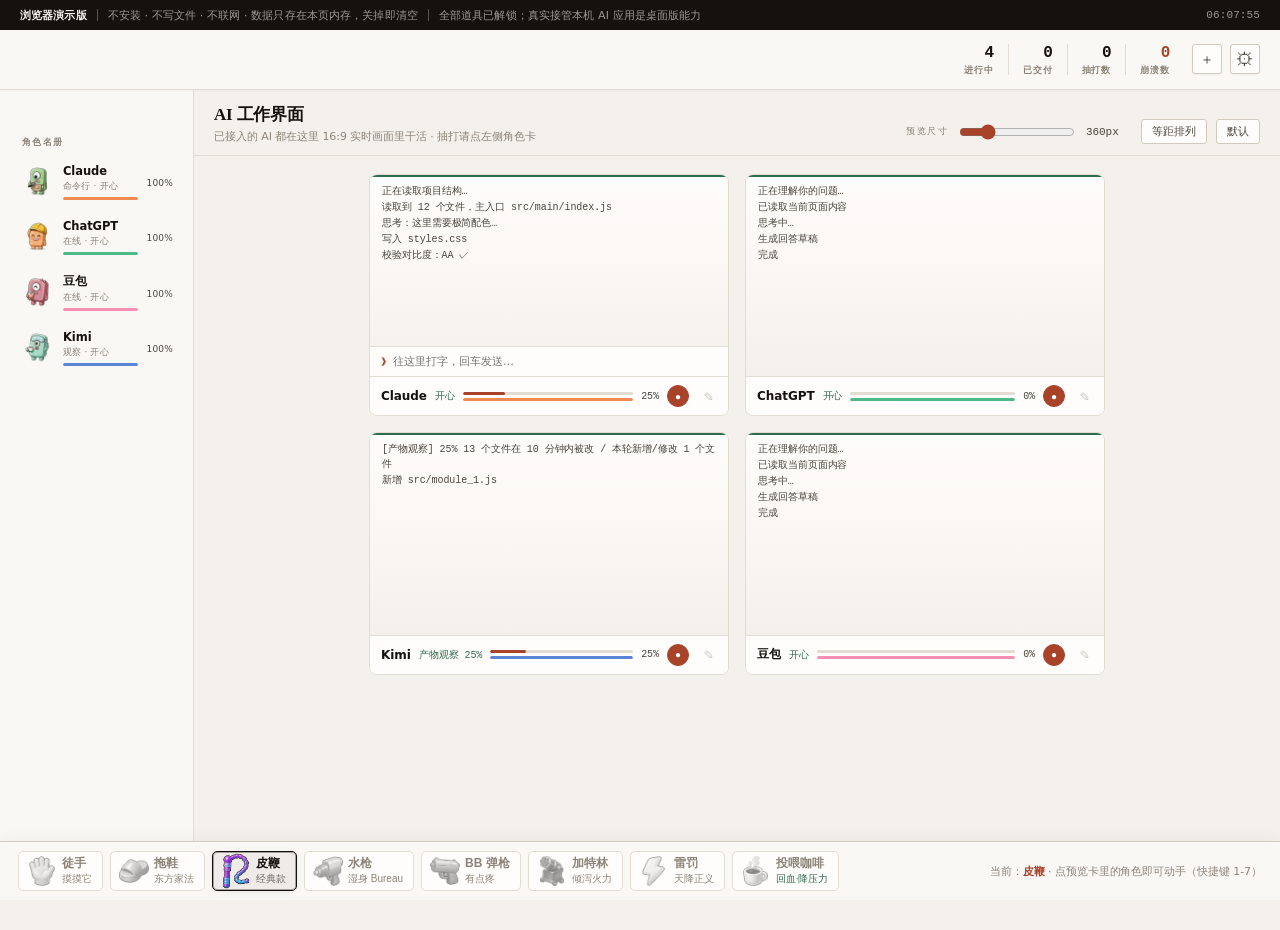
==== h5/index.html @ 25177799 "AI Tamer Studio v1.0.4: open-source browser demo - Real engine (shared with desktop app) running in " ====
<!DOCTYPE html>
<html lang="zh-CN">
<head>
  <meta charset="UTF-8" />
  <meta name="viewport" content="width=device-width,initial-scale=1" />
  <title>AI 驯兽场 · 在线试玩</title>
  <link rel="stylesheet" href="../src/renderer/styles.css" />
  <!-- 演示版从 h5/ 加载，而同一份 app.js 里的静态资源路径按渲染层目录写。
       这里把基址指回 ../src/renderer/，否则道具图标与 logo 会 404。 -->
  <script>window.__ASSET_BASE = '../src/renderer/';</script>
  <style>
    /* 演示版顶栏提示条：明确告诉用户这是浏览器版、不会碰电脑 */
    .h5-bar {
      display: flex; align-items: center; gap: 10px;
      height: 30px; padding: 0 20px; flex-shrink: 0;
      background: var(--ink); color: var(--paper);
      font-size: 11px; letter-spacing: .01em;
    }
    .h5-bar b { font-weight: 600; }
    .h5-bar .sep { width:1px; height:12px; background: currentColor; opacity:.3; }
    .h5-bar .k { opacity: .6; }
    #h5clock { font-family: var(--mono); font-variant-numeric: tabular-nums; }
  </style>
</head>

  <!-- 演示版提示 -->
  <div class="h5-bar">
    <b>浏览器演示版</b>
    <span class="sep"></span>
    <span class="k">不安装 · 不写文件 · 不联网 · 数据只存在本页内存，关掉即清空</span>
    <span class="sep"></span>
    <span class="k">全部道具已解锁；真实接管本机 AI 应用是桌面版能力</span>
    <span style="margin-left:auto" class="k" id="h5clock"></span>
  </div>

  <div id="app">
    <!-- 顶栏：右侧贴右对齐放统计与操作 -->
    <header class="topbar">
      <!-- 全局进度条已移除 -->

      <div class="tb-right">
        <div class="hstats">
          <div class="stat"><b id="s-running">0</b><span>进行中</span></div>
          <div class="stat"><b id="s-done">0</b><span>已交付</span></div>
          <div class="stat"><b id="s-hits">0</b><span>抽打数</span></div>
          <div class="stat crash"><b id="s-crash">0</b><span>崩溃数</span></div>
        </div>

        <div class="tb-acts">
          <button class="icon-btn" id="btn-new" title="新建任务（⌘N）">＋</button>
          <button class="icon-btn" id="btn-setting" title="设置">⚙</button>
        </div>
      </div>
    </header>

    <!-- 主区：左侧角色名册 + 16:9 预览墙（视图筛选已删除，整条左栏都给角色） -->
    <div class="main">
      <nav class="sidebar">
        <div class="nav-title">角色名册</div>
        <div id="miniList"></div>
      </nav>

      <!-- 16:9 预览墙 -->
      <section class="wall-wrap">
        <div class="wall-head">
          <div>
            <h2 id="wallTitle">AI 工作界面</h2>
            <div class="sub" id="wallSub">每个 AI 的实时画面 · 点它可以抽打</div>
          </div>
          <div class="wall-size">
            <label>预览尺寸</label>
            <input type="range" id="sizeRange" min="180" max="720" step="20" value="360" />
            <span class="size-num" id="sizeNum">360px</span>
            <button class="mini-btn" id="btn-fit" title="按容器宽度等距等大排列">等距排列</button>
            <button class="mini-btn" id="btn-fit-off" title="恢复默认尺寸">默认</button>
          </div>
        </div>
        <div class="wall-scroll" id="wallScroll">
          <div class="wall" id="wall"></div>
        </div>
      </section>

      <!-- 右侧「项目控制台 / 任务 / 日志」整栏已删除 -->
    </div>

    <!-- 底部道具选择栏 -->
    <div class="dock">
      <div class="dock-inner">
        <div class="dock-tools" id="toolbar"></div>
        <div class="dock-hint">当前：<b id="curTool">皮鞭</b> · 点预览卡里的角色即可动手（快捷键 1-7）</div>
      </div>
    </div>

    <!-- 状态栏 -->
    <div class="ticker">
      <div class="ticker-in" id="ticker"></div>
    </div>
  </div>

  <canvas id="fx"></canvas>
  <div id="bubbles"></div>
  <div id="modalRoot"></div>

  <script src="../src/shared/characters.js"></script>
  <script src="../src/shared/registry.js"></script>
  <script src="runtime.js"></script>
  <script>
    // 把 engine 需要的依赖预置给 __h5.require
    (function () {
      var h5 = window.__h5;
      h5.define('../shared/characters', function () {
        return window.AI_TAMER_CHARACTERS;
      });
      h5.define('../shared/registry', function () {
        return window.AI_TAMER_REGISTRY;
      });
      // adapters 在 H5 里用不到真实执行，给个空实现即可
      h5.define('./adapters', function () {
        return { startRealJob: function () { return null; } };
      });
      // engine 用惰性取值：脚本加载顺序在下方，取的时候才是完整的
      h5.define('main/engine.js', function () {
        return window.EngineModule;
      });
    })();
  </script>
  <script src="../src/main/engine.js"></script>
  <script src="../src/renderer/js/cursors.generated.js"></script>
  <script src="../src/renderer/js/characters.js"></script>
  <script src="../src/renderer/js/voices.js"></script>
  <script src="../src/renderer/js/sfx.js"></script>
  <script src="../src/renderer/js/effects.js"></script>
  <script src="../src/renderer/js/app.js"></script>

  <script>
    // 右下角时钟，顺便证明页面是活的
    setInterval(function () {
      var d = new Date();
      var p = function (n) { return (n < 10 ? '0' : '') + n; };
      document.getElementById('h5clock').textContent =
        p(d.getHours()) + ':' + p(d.getMinutes()) + ':' + p(d.getSeconds());
    }, 1000);
  </script>
</body>
</html>
---- src/renderer/styles.css ----
/* ============================================================
   AI 驯兽场 · 视觉体系
   设计基调：瑞士编辑设计 / 纸墨质感
   —— 暖纸白底、墨黑字、单一低饱和锈红作强调色
   —— 等宽数字、微型大写标签、1px 精细描边、多层极淡投影
   ============================================================ */

:root {
  /* 纸墨色阶（暖中性，不用纯冷灰） */
  --paper:      #F4F1EC;
  --paper-2:    #FAF8F5;
  --card:       #FFFDFB;
  --ink:        #14110E;
  --ink-2:      #4A443D;
  --ink-3:      #8B8378;
  --ink-4:      #BDB5A8;
  --rule:       #E2DCD2;
  --rule-2:     #D2CABE;

  /* 单一强调色：低饱和锈红 */
  --accent:     #A8432A;
  --accent-2:   #C25A3C;
  --accent-soft:#A8432A14;
  --accent-line:#A8432A33;

  /* 语义色 */
  --hp:         #2E6B4F;
  --hp-low:     #A8432A;
  --warn:       #B07A1E;
  --ok:         #2E6B4F;
  --bad:        #A8432A;
  --live:       #2E6B4F;
  /* 阵亡：血条报废后的中性灰（不属于任何角色的颜色） */
  --dead:       #8B8378;

  --text:       var(--ink);
  --text-2:     var(--ink-2);
  --text-3:     var(--ink-3);
  --line:       var(--rule);
  --line-2:     var(--rule-2);

  /* 字体 */
  --sans: -apple-system, BlinkMacSystemFont, "SF Pro Text", "PingFang SC",
          "Hiragino Sans GB", "Microsoft YaHei", system-ui, sans-serif;
  --mono: "SF Mono", "JetBrains Mono", ui-monospace, Menlo, Consolas, monospace;
  --serif: "SF Pro Display", "Songti SC", Georgia, serif;

  /* 圆角：小而克制 */
  --r-sm: 3px;
  --r:    5px;
  --r-lg: 8px;

  /* 阴影：多层极淡，制造纸张厚度 */
  --sh-1: 0 1px 2px rgba(20, 17, 14, .04);
  --sh-2: 0 1px 2px rgba(20, 17, 14, .04), 0 2px 8px rgba(20, 17, 14, .045);
  --sh-3: 0 2px 4px rgba(20, 17, 14, .05), 0 8px 24px rgba(20, 17, 14, .07);
  --sh-4: 0 4px 8px rgba(20, 17, 14, .06), 0 18px 48px rgba(20, 17, 14, .11);

  --topbar-h: 60px;
  --ticker-h: 30px;
}

/* 夜间：墨底纸字 */
body.theme-night {
  --paper:      #16140F;
  --paper-2:    #1D1A15;
  --card:       #211E18;
  --ink:        #F0EBE2;
  --ink-2:      #B8B0A2;
  --ink-3:      #837B6E;
  --ink-4:      #57503F;
  --rule:       #322D24;
  --rule-2:     #423B2F;
  --accent:     #D96A48;
  --accent-2:   #E8845F;
  --accent-soft:#D96A4818;
  --accent-line:#D96A4840;
  --hp:         #5DA37E;
  --hp-low:     #D96A48;
  --warn:       #D0A050;
  --ok:         #5DA37E;
  --bad:         #D96A48;
  --dead:       #6E6658;
  --sh-1: 0 1px 2px rgba(0, 0, 0, .3);
  --sh-2: 0 1px 2px rgba(0, 0, 0, .3), 0 2px 8px rgba(0, 0, 0, .28);
  --sh-3: 0 2px 4px rgba(0, 0, 0, .34), 0 8px 24px rgba(0, 0, 0, .34);
  --sh-4: 0 4px 8px rgba(0, 0, 0, .38), 0 18px 48px rgba(0, 0, 0, .46);
}

* { box-sizing: border-box; }

html, body {
  margin: 0;
  height: 100%;
  overflow: hidden;
}

body {
  font-family: var(--sans);
  font-size: 13px;
  color: var(--text);
  background: var(--paper);
  -webkit-font-smoothing: antialiased;
  -moz-osx-font-smoothing: grayscale;
  letter-spacing: -.005em;
}

/* 纸纹：极淡的噪点层，避免大面积平色显得廉价 */
body::before {
  content: '';
  position: fixed;
  inset: 0;
  pointer-events: none;
  z-index: 9999;
  opacity: .022;
  background-image: url("data:image/svg+xml;utf8,<svg xmlns='http://www.w3.org/2000/svg' width='140' height='140'><filter id='n'><feTurbulence type='fractalNoise' baseFrequency='.82' numOctaves='4' stitchTiles='stitch'/></filter><rect width='140' height='140' filter='url(%23n)'/></svg>");
}

#app {
  height: 100vh;
  display: flex;
  flex-direction: column;
}

/* ---------------- 顶栏 ---------------- */

.topbar {
  height: var(--topbar-h);
  flex: 0 0 auto;
  display: flex;
  align-items: center;
  gap: 24px;
  padding: 0 20px;
  background: var(--paper-2);
  border-bottom: 1px solid var(--line);
  box-shadow: var(--sh-1);
  z-index: 40;
}

.logo {
  display: flex;
  align-items: center;
  gap: 10px;
  font-family: var(--serif);
  font-size: 15px;
  font-weight: 600;
  letter-spacing: .01em;
  user-select: none;
}

.logo small {
  display: block;
  font-family: var(--sans);
  font-size: 8.5px;
  font-weight: 600;
  letter-spacing: .18em;
  color: var(--text-3);
  margin-top: 2px;
}

/* 标记：一个简洁的方框里一根进度条 */
.logo-mark {
  width: 26px;
  height: 26px;
  border: 1.5px solid var(--ink);
  border-radius: 2px;
  position: relative;
  flex: 0 0 auto;
}
.logo-mark::before {
  content: '';
  position: absolute;
  left: 4px; right: 4px; bottom: 5px;
  height: 2px;
  background: var(--ink);
}
.logo-mark::after {
  content: '';
  position: absolute;
  left: 4px; bottom: 5px;
  width: 9px; height: 2px;
  background: var(--accent);
}

/* 全局总览进度 —— 已按要求移除，这里只保留变量占位以防旧样式误伤 */

/* 顶栏右侧：统计 + 操作，整块贴右对齐 */
.tb-right {
  margin-left: auto;
  display: flex;
  align-items: center;
  gap: 20px;
  flex: 0 0 auto;
}

.hstats {
  display: flex;
  align-items: stretch;
  gap: 0;
  padding-left: 0;
}

.stat {
  padding: 0 14px;
  text-align: right;
  border-right: 1px solid var(--line);
  line-height: 1.15;
}
.stat:last-child { border-right: 0; padding-right: 2px; }

.stat b {
  display: block;
  font-family: var(--mono);
  font-size: 16px;
  font-weight: 600;
  font-variant-numeric: tabular-nums;
  letter-spacing: -.02em;
}
.stat span {
  display: block;
  font-size: 9px;
  font-weight: 600;
  letter-spacing: .1em;
  color: var(--text-3);
  margin-top: 2px;
}
.stat.crash b { color: var(--accent); }

.icon-btn {
  width: 30px; height: 30px;
  flex: 0 0 auto;
  border: 1px solid var(--line-2);
  border-radius: var(--r-sm);
  background: var(--card);
  color: var(--ink-2);
  font-size: 14px;
  line-height: 1;
  cursor: pointer;
  transition: all .16s cubic-bezier(.22, 1, .36, 1);
  box-shadow: var(--sh-1);
}
.icon-btn:hover {
  border-color: var(--ink);
  color: var(--ink);
  transform: translateY(-1px);
  box-shadow: var(--sh-2);
}
.icon-btn:active { transform: translateY(0); box-shadow: none; }

/*
 * 顶栏版本号。
 *
 * 刻意做得比图标按钮弱（无边框、无阴影、字号更小）：
 * 它是「参考信息」不是「可点操作」，视觉权重不应和 ◎ ＋ ⚙ 三个按钮抢。
 * 但必须常驻可见 —— 用户靠它确认同步是否生效。
 */
.tb-ver {
  flex: 0 0 auto;
  padding: 0 2px 0 4px;
  font-size: 11px;
  font-variant-numeric: tabular-nums;
  letter-spacing: .02em;
  color: var(--ink-3, var(--ink-2));
  opacity: .55;
  user-select: none;
  white-space: nowrap;
}
.tb-ver:empty { display: none; }

/* ---------------- 主体三栏 ---------------- */

.main {
  flex: 1 1 auto;
  display: grid;
  grid-template-columns: 218px minmax(0, 1fr) 400px;
  min-height: 0;
}

/* 侧栏（2026-10-17 改版：唯一的导航区）
   顶部 46px 留白避让 hiddenInset 红绿灯；滚动交给角色板自己 */
.sidebar {
  background: var(--paper-2);
  border-right: 1px solid var(--line);
  padding: 46px 12px 12px;
  display: flex;
  flex-direction: column;
  gap: 1px;
  overflow: hidden;
}

.nav-item {
  display: flex;
  align-items: center;
  justify-content: space-between;
  padding: 7px 10px;
  border-radius: var(--r-sm);
  font-size: 12.5px;
  color: var(--ink-2);
  cursor: pointer;
  transition: all .14s;
  user-select: none;
}
.nav-item:hover { background: rgba(20, 17, 14, .04); color: var(--ink); }
body.theme-night .nav-item:hover { background: rgba(240, 235, 226, .05); }
.nav-item.active {
  background: var(--ink);
  color: var(--paper-2);
  font-weight: 600;
}
.nav-item em {
  font-family: var(--mono);
  font-style: normal;
  font-size: 10.5px;
  font-variant-numeric: tabular-nums;
  opacity: .55;
}
.nav-item.active em { opacity: .75; }

.nav-title, .sec-title {
  font-size: 9px;
  font-weight: 700;
  letter-spacing: .16em;
  color: var(--text-3);
  padding: 0 10px;
  margin: 22px 0 8px;
  text-transform: uppercase;
}

#miniList { display: flex; flex-direction: column; gap: 1px; }

.mini {
  display: flex;
  align-items: center;
  gap: 9px;
  padding: 6px 8px;
  border-radius: var(--r-sm);
  cursor: pointer;
  transition: background .14s;
  user-select: none;
}
.mini:hover { background: rgba(20, 17, 14, .04); }
body.theme-night .mini:hover { background: rgba(240, 235, 226, .05); }
.mini.sel { background: var(--accent-soft); box-shadow: inset 2px 0 0 var(--accent); }
.mini.down { opacity: .42; }

.mini svg { flex: 0 0 auto; }

.mini-meta { flex: 1 1 auto; min-width: 0; }

.mini-name {
  font-size: 11.5px;
  font-weight: 500;
  white-space: nowrap;
  overflow: hidden;
  text-overflow: ellipsis;
  margin-bottom: 4px;
}

.mini .bar {
  height: 2px;
  background: var(--rule);
  border-radius: 2px;
  overflow: hidden;
  margin-bottom: 2px;
}
.mini .bar i { display: block; height: 100%; border-radius: 2px; transition: width .4s; }
.mini .bar.hp i { background: var(--hp); }
.mini .bar.hp i.low { background: var(--hp-low); }
.mini .bar.st i { background: var(--warn); }

.mini-state {
  font-size: 9px;
  color: var(--text-3);
  text-align: right;
  flex: 0 0 auto;
  letter-spacing: .02em;
}

/* ---------------- 舞台 ---------------- */

.stage-wrap {
  display: flex;
  flex-direction: column;
  min-width: 0;
  background: var(--paper);
  position: relative;
}

.stage {
  flex: 1 1 auto;
  overflow-y: auto;
  padding: 26px 28px 20px;
  min-height: 0;
}

.stage-head {
  margin-bottom: 20px;
  padding-bottom: 14px;
  border-bottom: 1px solid var(--line);
}

.stage-head h2 {
  font-family: var(--serif);
  font-size: 22px;
  font-weight: 600;
  margin: 0 0 5px;
  letter-spacing: -.015em;
}

.stage-head .sub {
  font-size: 11.5px;
  color: var(--text-3);
  letter-spacing: .005em;
}

.grid {
  display: grid;
  grid-template-columns: repeat(auto-fill, minmax(174px, 1fr));
  gap: 12px;
}

/* ---------------- 角色卡（精简：立绘 + 状态 + 进度 + 血条） ---------------- */

.card {
  position: relative;
  background: var(--card);
  border: 1px solid var(--line);
  border-radius: var(--r-lg);
  padding: 14px 13px 12px;
  cursor: pointer;
  overflow: hidden;
  transition: transform .2s cubic-bezier(.22, 1, .36, 1),
              box-shadow .2s cubic-bezier(.22, 1, .36, 1),
              border-color .2s;
  box-shadow: var(--sh-1);
  user-select: none;
}

/* 顶部状态色条：情绪一眼可见 */
.card::before {
  content: '';
  position: absolute;
  left: 0; top: 0; right: 0;
  height: 2px;
  background: var(--tone, transparent);
  transition: background .3s;
}

.card:hover {
  transform: translateY(-2px);
  box-shadow: var(--sh-3);
  border-color: var(--rule-2);
}

.card.sel {
  border-color: var(--accent);
  box-shadow: var(--sh-2), inset 0 0 0 1px var(--accent-line);
}

.card.is-hit { animation: cardhit .3s cubic-bezier(.36, .07, .19, .97); }
@keyframes cardhit {
  0%   { transform: translate(0, 0); }
  15%  { transform: translate(-4px, 2px) rotate(-.7deg); }
  40%  { transform: translate(4px, -2px) rotate(.5deg); }
  65%  { transform: translate(-2px, 1px); }
  100% { transform: translate(0, 0); }
}

.card-head {
  display: flex;
  align-items: baseline;
  gap: 6px;
  margin-bottom: 4px;
}

.card-name {
  font-size: 13px;
  font-weight: 600;
  letter-spacing: -.01em;
  white-space: nowrap;
  overflow: hidden;
  text-overflow: ellipsis;
}

.card-ver {
  margin-left: auto;
  font-size: 9.5px;
  font-weight: 600;
  letter-spacing: .04em;
  color: var(--tone, var(--text-3));
  white-space: nowrap;
  flex: 0 0 auto;
}

.dot {
  width: 5px; height: 5px;
  border-radius: 50%;
  background: var(--ink-4);
  flex: 0 0 auto;
  align-self: center;
}
.dot.live { background: var(--live); box-shadow: 0 0 0 2.5px rgba(46, 107, 79, .16); }
.dot.down { background: var(--ink-4); opacity: .5; }

.card-figure {
  display: flex;
  justify-content: center;
  align-items: center;
  margin: 2px 0 10px;
  min-height: 104px;
  cursor: inherit;
}
.card-figure svg { overflow: visible; }

/* 状态与进度：紧凑两行 */
.card-state {
  display: flex;
  align-items: baseline;
  justify-content: space-between;
  gap: 8px;
  margin-bottom: 5px;
  min-height: 14px;
}

.card-task {
  font-size: 10.5px;
  color: var(--ink-3);
  white-space: nowrap;
  overflow: hidden;
  text-overflow: ellipsis;
  line-height: 1.35;
}
.card-task.idle { color: var(--ink-4); font-style: italic; }

.card-pct {
  font-family: var(--mono);
  font-size: 10px;
  font-weight: 600;
  font-variant-numeric: tabular-nums;
  color: var(--ink-2);
  flex: 0 0 auto;
}
.card-pct.low { color: var(--hp-low); }

/* 血条行的标签 */
.hp-row { margin-top: 8px; margin-bottom: 5px; min-height: 0; }
.hp-row .card-task {
  font-size: 9px;
  font-weight: 700;
  letter-spacing: .12em;
  color: var(--text-3);
  font-style: normal;
}

/* 进度条 / 血条：统一语言 */
.hpbar {
  height: 3px;
  background: var(--rule);
  border-radius: 2px;
  overflow: hidden;
}
.hpbar i {
  display: block;
  height: 100%;
  border-radius: 2px;
  transition: width .45s cubic-bezier(.22, 1, .36, 1);
}

/* 项目进度：锈红 */
.pbar {
  height: 3px;
  background: var(--rule);
  border-radius: 2px;
  overflow: hidden;
  margin-bottom: 9px;
}
.pbar i {
  display: block;
  height: 100%;
  background: var(--accent);
  border-radius: 2px;
  transition: width .45s cubic-bezier(.22, 1, .36, 1);
  position: relative;
}
/* 进度头部的方块，模拟播放头 */
.pbar i::after {
  content: '';
  position: absolute;
  right: 0; top: -1px;
  width: 2px; height: 5px;
  background: var(--accent);
}

/* 血条 */
.hpbar.hp { margin-top: auto; }
.hpbar.hp i { background: var(--hp); }
.hpbar.hp i.low { background: var(--hp-low); }

/* 卡片底部：hover 浮现的连接按钮 */
.card-connect {
  position: absolute;
  right: 10px;
  bottom: 10px;
  width: 24px; height: 24px;
  border: 1px solid var(--rule-2);
  border-radius: 50%;
  background: var(--card);
  color: var(--text-3);
  font-size: 10px;
  line-height: 1;
  cursor: pointer;
  opacity: 0;
  transform: scale(.85) translateY(3px);
  transition: all .18s cubic-bezier(.22, 1, .36, 1);
  display: grid;
  place-items: center;
  box-shadow: var(--sh-2);
  z-index: 3;
}
.card:hover .card-connect { opacity: 1; transform: scale(1) translateY(0); }
.card-connect:hover {
  border-color: var(--accent);
  color: var(--accent);
  box-shadow: var(--sh-3);
}
.card-connect.linked {
  opacity: 1;
  transform: scale(1) translateY(0);
  background: var(--live);
  border-color: var(--live);
  color: #fff;
}
.card-connect:disabled { display: none; }

/* 悬停时显示武器名 */
.card-hint {
  position: absolute;
  left: 13px; bottom: 12px;
  font-size: 9px;
  font-weight: 600;
  letter-spacing: .1em;
  color: var(--text-3);
  opacity: 0;
  transition: opacity .18s;
  pointer-events: none;
}
.card:hover .card-hint { opacity: 1; }
.card:hover .card-hint { color: var(--accent); }

/* ---------------- 工具带 ---------------- */

.toolbar {
  flex: 0 0 auto;
  display: flex;
  align-items: center;
  gap: 4px;
  padding: 10px 20px;
  background: var(--paper-2);
  border-top: 1px solid var(--line);
  overflow-x: auto;
}

.tool {
  display: flex;
  align-items: center;
  gap: 8px;
  padding: 6px 11px 6px 8px;
  border: 1px solid transparent;
  border-radius: var(--r);
  background: transparent;
  cursor: pointer;
  transition: all .16s cubic-bezier(.22, 1, .36, 1);
  flex: 0 0 auto;
  text-align: left;
}
.tool:hover { background: rgba(20, 17, 14, .04); }
body.theme-night .tool:hover { background: rgba(240, 235, 226, .05); }

.tool.active {
  background: var(--ink);
  border-color: var(--ink);
  box-shadow: var(--sh-2);
}
.tool.active .lbl { color: var(--paper-2); }
.tool.active .dmg { color: var(--paper-2); opacity: .55; }
.tool.active .ico { transform: scale(1.06); }

.tool .ico {
  font-size: 15px;
  line-height: 1;
  transition: transform .2s cubic-bezier(.34, 1.56, .64, 1);
  filter: grayscale(1);
  opacity: .5;
}
.tool:hover .ico { filter: none; opacity: .85; }

.tool .lbl {
  display: block;
  font-size: 11.5px;
  font-weight: 600;
  color: var(--ink);
  line-height: 1.25;
  white-space: nowrap;
}
.tool .dmg {
  display: block;
  font-size: 9px;
  color: var(--text-3);
  line-height: 1.25;
  white-space: nowrap;
  /* 2026-10-13 三调：模板 <br> 夹在两个 block 间会生成 ~13px 空行盒（此前
     「怎么调都没变」的真凶），已从模板移除；此处 3px margin ≈ 设计稿比例。 */
  margin-top: 3px;
}
.tool.heal .lbl { color: var(--hp); }
.tool.active.heal .lbl { color: var(--paper-2); }

.tool-sep {
  width: 1px;
  height: 26px;
  background: var(--line);
  margin: 0 8px;
  flex: 0 0 auto;
}

.tool-hint {
  font-size: 10.5px;
  color: var(--text-3);
  white-space: nowrap;
  flex: 0 0 auto;
  margin-left: auto;
}
.tool-hint b { color: var(--accent); font-weight: 600; }

/* ---------------- 检视面板 ---------------- */

.inspector {
  background: var(--paper-2);
  border-left: 1px solid var(--line);
  display: flex;
  flex-direction: column;
  min-height: 0;
}

.ins-head {
  flex: 0 0 auto;
  padding: 16px 18px 0;
  border-bottom: 1px solid var(--line);
}

.ins-head h3 {
  font-family: var(--serif);
  font-size: 15px;
  font-weight: 600;
  margin: 0 0 3px;
  letter-spacing: -.01em;
}
.ins-head p {
  margin: 0 0 12px;
  font-size: 11px;
  color: var(--text-3);
}

.ins-tabs {
  display: flex;
  gap: 0;
  margin: 0 -18px;
  padding: 0 18px;
}

.tab {
  padding: 8px 0 9px;
  margin-right: 18px;
  font-size: 11.5px;
  font-weight: 500;
  color: var(--text-3);
  background: none;
  border: 0;
  border-bottom: 1.5px solid transparent;
  cursor: pointer;
  transition: all .16s;
  position: relative;
}
.tab:hover { color: var(--ink); }
.tab.active {
  color: var(--ink);
  font-weight: 600;
  border-bottom-color: var(--accent);
}

.ins-body {
  flex: 1 1 auto;
  overflow-y: auto;
  padding: 16px 18px 24px;
  min-height: 0;
}

/* 空状态 */
.empty-note {
  padding: 48px 20px;
  text-align: center;
  font-size: 12px;
  line-height: 1.85;
  color: var(--text-3);
}
.empty {
  padding: 40px 16px;
  text-align: center;
  font-size: 12px;
  color: var(--text-3);
  line-height: 1.8;
}

/* ---------------- 实时终端（沟通主场） ---------------- */

.term {
  display: flex;
  flex-direction: column;
  height: 100%;
  min-height: 0;
  background: var(--card);
  border: 1px solid var(--line);
  border-radius: var(--r-lg);
  overflow: hidden;
  box-shadow: var(--sh-2);
}

.ins-body:has(.term) { display: flex; flex-direction: column; padding-bottom: 18px; }

.term-head {
  flex: 0 0 auto;
  display: flex;
  align-items: center;
  gap: 8px;
  padding: 10px 12px;
  background: var(--paper);
  border-bottom: 1px solid var(--line);
}

.term-title {
  font-size: 11.5px;
  font-weight: 600;
  color: var(--ink);
  flex: 1 1 auto;
  white-space: nowrap;
  overflow: hidden;
  text-overflow: ellipsis;
}

.term-body {
  flex: 1 1 auto;
  overflow-y: auto;
  padding: 12px 13px;
  font-family: var(--mono);
  font-size: 11.5px;
  line-height: 1.72;
  color: var(--ink-2);
  background: var(--card);
  min-height: 180px;
  word-break: break-word;
  white-space: pre-wrap;
}

.term-body > div { padding: 1px 0; }
.term-body .l-warn   { color: var(--warn); }
.term-body .l-error  { color: var(--bad); font-weight: 500; }
.term-body .l-ok     { color: var(--ok); }
.term-body .l-empty  { color: var(--text-3); font-style: italic; font-family: var(--sans); }

/* 输入区：视觉主角，加重 */
.term-input {
  flex: 0 0 auto;
  display: flex;
  align-items: center;
  gap: 8px;
  padding: 9px 12px;
  border-top: 1px solid var(--line);
  background: var(--paper);
}

.term-input .pfx {
  font-family: var(--mono);
  font-size: 12px;
  font-weight: 700;
  color: var(--accent);
  flex: 0 0 auto;
}

.term-input input {
  flex: 1 1 auto;
  min-width: 0;
  border: 0;
  background: transparent;
  font-family: var(--sans);
  font-size: 12.5px;
  color: var(--text);
  outline: none;
  padding: 2px 0;
}
.term-input input::placeholder { color: var(--text-3); }

/* 输入区聚焦时整条高亮 */
.term-input:focus-within {
  background: var(--accent-soft);
  box-shadow: inset 2px 0 0 var(--accent);
}

/* 多会话切换条 */
.term-tabs {
  flex: 0 0 auto;
  display: flex;
  gap: 4px;
  padding: 8px 12px 0;
  overflow-x: auto;
  background: var(--card);
  border-bottom: 1px solid var(--line);
}
.term-tabs:empty { display: none; }

.term-tab {
  display: flex;
  align-items: center;
  gap: 5px;
  padding: 5px 9px;
  font-size: 10.5px;
  font-weight: 500;
  color: var(--text-3);
  background: var(--paper);
  border: 1px solid var(--line);
  border-bottom: 0;
  border-radius: var(--r-sm) var(--r-sm) 0 0;
  cursor: pointer;
  white-space: nowrap;
  transition: all .14s;
  position: relative;
  top: 1px;
}
.term-tab:hover { color: var(--ink); }
.term-tab.active {
  background: var(--paper);
  color: var(--ink);
  font-weight: 600;
  border-color: var(--line-2);
}

/* ---------------- 任务卡 ---------------- */

.task-card {
  background: var(--card);
  border: 1px solid var(--line);
  border-radius: var(--r-lg);
  padding: 12px 13px;
  margin-bottom: 9px;
  box-shadow: var(--sh-1);
  transition: all .18s;
}
.task-card:hover { box-shadow: var(--sh-2); border-color: var(--rule-2); }
.task-card.done { opacity: .6; }

.task-top { display: flex; align-items: flex-start; gap: 9px; margin-bottom: 9px; }

.task-top .ttl {
  font-size: 12.5px;
  font-weight: 600;
  line-height: 1.4;
  margin-bottom: 3px;
}

.task-top .who {
  font-size: 10.5px;
  color: var(--text-3);
  display: flex;
  align-items: center;
  gap: 5px;
}
.task-top .who svg { vertical-align: middle; }

.chip {
  flex: 0 0 auto;
  font-size: 9.5px;
  font-weight: 600;
  letter-spacing: .04em;
  padding: 2.5px 7px;
  border-radius: 20px;
  background: var(--rule);
  color: var(--text-2);
  white-space: nowrap;
}
.chip.run  { background: var(--accent-soft); color: var(--accent); }
.chip.done { background: rgba(46,107,79,.12); color: var(--ok); }
.chip.bad  { background: rgba(168,67,42,.12); color: var(--bad); }

.task-row {
  display: flex;
  align-items: center;
  gap: 8px;
  font-size: 10.5px;
  color: var(--text-3);
  margin-top: 6px;
}
.task-row .grow { flex: 1 1 auto; }

.task-acts {
  display: flex;
  flex-wrap: wrap;
  gap: 4px;
  margin-top: 10px;
  padding-top: 9px;
  border-top: 1px solid var(--line);
}

.act {
  padding: 4px 9px;
  font-size: 10.5px;
  font-weight: 500;
  color: var(--text-2);
  background: transparent;
  border: 1px solid var(--line-2);
  border-radius: var(--r-sm);
  cursor: pointer;
  transition: all .14s;
}
.act:hover { border-color: var(--ink); color: var(--ink); background: var(--card); }
.act.gold { color: var(--warn); border-color: rgba(176,122,30,.32); }
.act.gold:hover { background: rgba(176,122,30,.08); border-color: var(--warn); }
.act.danger { color: var(--bad); border-color: rgba(168,67,42,.3); }
.act.danger:hover { background: rgba(168,67,42,.08); border-color: var(--bad); }

.btn {
  padding: 6px 13px;
  font-size: 11.5px;
  font-weight: 500;
  color: var(--text-2);
  background: var(--card);
  border: 1px solid var(--line-2);
  border-radius: var(--r-sm);
  cursor: pointer;
  transition: all .16s cubic-bezier(.22, 1, .36, 1);
  box-shadow: var(--sh-1);
}
.btn:hover { border-color: var(--ink); color: var(--ink); box-shadow: var(--sh-2); }
.btn.primary {
  background: var(--ink);
  border-color: var(--ink);
  color: var(--paper-2);
}
.btn.primary:hover { background: var(--accent); border-color: var(--accent); color: #fff; }
.btn:disabled { opacity: .4; cursor: not-allowed; }
/* 危险操作按钮（删除自定义网址等）：默认仍是灰的，悬停才显红 —— 不抢「接入」的视觉焦点 */
.btn.danger { color: var(--text-2); }
.btn.danger:hover { color: var(--bad); border-color: var(--bad); background: rgba(168,67,42,.06); box-shadow: none; }

.field { margin-bottom: 14px; }
.field > label {
  display: block;
  font-size: 9.5px;
  font-weight: 700;
  letter-spacing: .13em;
  color: var(--text-3);
  margin-bottom: 6px;
  text-transform: uppercase;
}

input[type="text"], input[type="password"], textarea, select {
  width: 100%;
  padding: 8px 11px;
  font-family: var(--sans);
  font-size: 12.5px;
  color: var(--text);
  background: var(--card);
  border: 1px solid var(--line-2);
  border-radius: var(--r-sm);
  outline: none;
  transition: border-color .16s, box-shadow .16s;
}
input:focus, textarea:focus, select:focus {
  border-color: var(--accent);
  box-shadow: 0 0 0 3px var(--accent-soft);
}
textarea { resize: vertical; min-height: 76px; line-height: 1.6; }

.hint {
  font-size: 10.5px;
  line-height: 1.7;
  color: var(--text-3);
  margin-top: 6px;
}
.hint code {
  font-family: var(--mono);
  font-size: 10px;
  padding: 1px 4px;
  background: var(--rule);
  border-radius: 2px;
  color: var(--ink-2);
}

/* ---------------- 连接面板 ---------------- */

.conn-group {
  margin-bottom: 14px;
  border: 1px solid var(--line);
  border-radius: var(--r-lg);
  background: var(--card);
  overflow: hidden;
  box-shadow: var(--sh-1);
}

.conn-row {
  display: flex;
  align-items: center;
  gap: 9px;
  padding: 9px 11px;
  border-bottom: 1px solid var(--line);
}
.conn-row:last-child { border-bottom: 0; }
.conn-row.off { opacity: .55; }

.tag {
  flex: 0 0 auto;
  width: 34px;
  font-family: var(--mono);
  font-size: 9px;
  font-weight: 700;
  letter-spacing: .06em;
  text-align: center;
  padding: 2.5px 0;
  border-radius: 2px;
  background: var(--rule);
  color: var(--ink-2);
}
.tag.cli  { background: rgba(20,17,14,.08); color: var(--ink); }
.tag.app  { background: var(--accent-soft); color: var(--accent); }
.tag.url  { background: rgba(46,107,79,.12); color: var(--ok); }

.conn-info { flex: 1 1 auto; min-width: 0; }
.conn-name { font-size: 11.5px; font-weight: 500; }
.conn-sub {
  font-size: 10px;
  color: var(--text-3);
  font-family: var(--mono);
  white-space: nowrap;
  overflow: hidden;
  text-overflow: ellipsis;
}

/* ---------------- 日志 ---------------- */

.logline {
  display: flex;
  gap: 10px;
  padding: 2.5px 0;
  font-family: var(--mono);
  font-size: 10.5px;
  line-height: 1.6;
  border-bottom: 1px solid rgba(226, 220, 210, .5);
}
.logline .ts { flex: 0 0 auto; color: var(--text-3); font-variant-numeric: tabular-nums; }
.logline .m  { flex: 1 1 auto; color: var(--ink-2); word-break: break-word; }
.logline.warn .m  { color: var(--warn); }
.logline.error .m { color: var(--bad); }
.logline.success .m { color: var(--ok); }

/* ---------------- 气泡台词 ---------------- */

#bubbles {
  position: fixed;
  inset: 0;
  pointer-events: none;
  z-index: 500;
}

.bubble {
  position: absolute;
  max-width: 250px;
  padding: 11px 14px;
  background: var(--card);
  border: 1px solid var(--rule-2);
  border-radius: var(--r-lg);
  box-shadow: var(--sh-4);
  font-size: 12px;
  line-height: 1.65;
  opacity: 0;
  transform: translateY(6px) scale(.96);
  transition: all .26s cubic-bezier(.22, 1, .36, 1);
}
.bubble.show {
  opacity: 1;
  transform: translateY(0) scale(1);
}
.bubble .who {
  font-size: 9.5px;
  font-weight: 700;
  letter-spacing: .1em;
  color: var(--accent);
  margin-bottom: 5px;
}
/* 气泡尖角 */
.bubble::after {
  content: '';
  position: absolute;
  left: 50%;
  bottom: -5px;
  width: 9px; height: 9px;
  background: var(--card);
  border-right: 1px solid var(--rule-2);
  border-bottom: 1px solid var(--rule-2);
  transform: translateX(-50%) rotate(45deg);
}
.bubble.strike { border-color: var(--accent); }
.bubble.heal   { border-color: rgba(46,107,79,.4); }
.bubble.heal .who { color: var(--ok); }

/* ---------------- 特效层 ---------------- */

#fx {
  position: fixed;
  inset: 0;
  pointer-events: none;
  z-index: 400;
}

/* 光标残影（武器图标跟随） */
.cursor-ghost {
  position: fixed;
  z-index: 600;
  pointer-events: none;
  font-size: 17px;
  line-height: 1;
  transform: translate(-50%, -50%) rotate(-12deg);
  filter: drop-shadow(0 2px 5px rgba(20, 17, 14, .3));
  opacity: .9;
  will-change: transform;
}

/* 抽打时的准星提示 */
.stage-wrap.hot .card-figure svg { animation: breathe 1.6s ease-in-out infinite; }
@keyframes breathe {
  0%, 100% { transform: translateY(0); }
  50%      { transform: translateY(-2.5px); }
}

/* ---------------- 状态栏跑马灯 ---------------- */

.ticker {
  flex: 0 0 auto;
  height: var(--ticker-h);
  background: var(--ink);
  color: var(--paper);
  overflow: hidden;
  display: flex;
  align-items: center;
  z-index: 30;
}

.ticker-in {
  display: flex;
  gap: 34px;
  white-space: nowrap;
  animation: tick 46s linear infinite;
  padding-left: 12px;
}

@keyframes tick {
  from { transform: translateX(0); }
  to   { transform: translateX(-50%); }
}

.ticker-item {
  font-size: 10.5px;
  letter-spacing: .01em;
  opacity: .78;
  font-family: var(--mono);
}
.ticker-item::before { content: '· '; opacity: .5; }
.ticker-item.warn { color: #E8B04B; opacity: 1; }
.ticker-item.crash { color: #E8795A; opacity: 1; }

/* ---------------- 弹窗 ---------------- */

.mask {
  position: fixed;
  inset: 0;
  background: rgba(20, 17, 14, .34);
  backdrop-filter: blur(6px);
  display: grid;
  place-items: center;
  z-index: 800;
  padding: 40px;
  animation: fade .2s;
}
@keyframes fade { from { opacity: 0; } }

.modal {
  width: 560px;
  max-width: 100%;
  max-height: 86vh;
  overflow-y: auto;
  background: var(--card);
  border: 1px solid var(--rule-2);
  border-radius: 12px;
  padding: 26px 28px;
  box-shadow: var(--sh-4);
  animation: rise .3s cubic-bezier(.22, 1, .36, 1);
}
@keyframes rise {
  from { transform: translateY(14px) scale(.985); opacity: 0; }
}

.modal h3 {
  font-family: var(--serif);
  font-size: 19px;
  font-weight: 600;
  margin: 0 0 6px;
  letter-spacing: -.015em;
}
.modal .desc {
  margin: 0 0 20px;
  font-size: 12px;
  color: var(--text-3);
  line-height: 1.7;
}
.modal h4 {
  font-size: 9.5px;
  font-weight: 700;
  letter-spacing: .13em;
  color: var(--text-3);
  margin: 0 0 10px;
  text-transform: uppercase;
}
.modal-foot {
  display: flex;
  justify-content: flex-end;
  gap: 8px;
  margin-top: 22px;
  padding-top: 16px;
  border-top: 1px solid var(--line);
}

/* ==================================================================
   设置面板字号（2026-10-24）
   用户反馈：「设置界面的文字太小」。
   原来 h4 只有 9.5px、hint 10.5px、lb 11.5px、act 10.5px，
   在 2x / 高分辨率屏上一整块糊成灰色小点，读起来很费劲。
   统一上调一档：h3 19→22、desc 12→13.5、h4 9.5→11.5、
   lb 11.5→13.5、hint 10.5→12.5、act 10.5→12、opt 11.5→13。
   开关跟着从 34×19 放大到 40×22 —— 不然小滑块衬着大字更显局促。
   面板宽 560→600 容纳更长的中文标签，高度仍由 max-height + 滚动兜住。
   ================================================================== */
.modal {
  width: 600px;
  padding: 26px 30px;
}
.modal h3 { font-size: 22px; }
.modal .desc { font-size: 13.5px; margin-bottom: 18px; }
.modal h4 { font-size: 11.5px; letter-spacing: .12em; margin-bottom: 12px; }
.modal .hint { font-size: 12.5px; line-height: 1.75; }
.modal .hint code { font-size: 11.5px; }
.modal .act { font-size: 12px; padding: 6px 12px; }
.modal .opt { font-size: 13px; padding: 7px 13px; }
.modal .btn { font-size: 12.5px; padding: 7px 15px; }
.modal .ver-num { font-size: 13px; }
.modal input[type="text"],
.modal input[type="number"] { font-size: 13px; }
/* 开关：轨道 40×22、滑块 16，on 时滑块左移到 20（= 40-2-16-2 边框） */
.modal .switch { width: 40px; height: 22px; }
.modal .switch::after { width: 16px; height: 16px; }
.modal .switch.on::after { left: 20px; }
/* ⚠ 必须带 .modal 前缀提高特异性：文件后面还有一套 .set-row / .set-row .lb
   的基础规则（1420 行附近），同特异性下是「后来居上」，不加前缀会被它盖回去 */
.modal .set-row { padding: 10px 0; }
.modal .set-row .lb { flex: 0 0 92px; font-size: 13.5px; }

/* ---------------- 认证中心 ---------------- */
.auth-list {
  display: flex;
  flex-direction: column;
  gap: 10px;
  margin-bottom: 4px;
}
.auth-loading {
  font-size: 12px;
  color: var(--text-3);
  padding: 14px 0;
}
.auth-row {
  display: flex;
  gap: 11px;
  padding: 13px 14px;
  border: 1px solid var(--line-2);
  border-radius: var(--r-md);
  background: var(--paper-2);
}
/* 未授权 = 需要用户动手，用暖色把它顶到视觉最前 */
.auth-row.bad {
  border-color: rgba(176, 122, 30, .45);
  background: rgba(240, 180, 90, .10);
}
.auth-row.ok { border-color: rgba(46, 107, 79, .30); }
.auth-dot {
  flex: 0 0 9px;
  width: 9px;
  height: 9px;
  margin-top: 5px;
  border-radius: 50%;
  background: var(--bad, #B07A1E);
}
.auth-row.ok .auth-dot { background: #2E6B4F; }
.auth-body { flex: 1 1 auto; min-width: 0; }
.auth-title {
  font-size: 12.5px;
  font-weight: 600;
  color: var(--ink);
  display: flex;
  align-items: center;
  gap: 8px;
  flex-wrap: wrap;
}
.auth-state {
  font-size: 10px;
  font-weight: 600;
  padding: 1px 7px;
  border-radius: 999px;
  background: rgba(176, 122, 30, .16);
  color: #97671A;
}
.auth-row.ok .auth-state { background: rgba(46, 107, 79, .14); color: #2E6B4F; }
.auth-detail {
  font-size: 11.5px;
  line-height: 1.65;
  color: var(--text-3);
  margin-top: 5px;
}
.auth-acts {
  display: flex;
  gap: 8px;
  flex-wrap: wrap;
  margin-top: 10px;
}
.auth-note {
  margin: 16px 0 0;
  font-size: 10.5px;
  line-height: 1.7;
  color: var(--text-3);
  padding-top: 12px;
  border-top: 1px solid var(--line);
}

.set-block { margin-bottom: 22px; }
.set-row {
  display: flex;
  align-items: center;
  gap: 12px;
  padding: 8px 0;
  border-bottom: 1px solid var(--line);
}
.set-row:last-child { border-bottom: 0; }
.set-row .lb {
  flex: 0 0 76px;
  font-size: 11.5px;
  font-weight: 500;
  color: var(--text-2);
}

.row2 { display: grid; grid-template-columns: 1fr 1fr; gap: 14px; }
.row3 { display: flex; flex-wrap: wrap; gap: 5px; }

.opt {
  padding: 6px 11px;
  font-size: 11.5px;
  border: 1px solid var(--line-2);
  border-radius: var(--r-sm);
  cursor: pointer;
  transition: all .15s;
  text-align: center;
  line-height: 1.4;
  user-select: none;
}
.opt:hover { border-color: var(--ink-3); }
.opt.sel {
  background: var(--ink);
  border-color: var(--ink);
  color: var(--paper-2);
  font-weight: 500;
}

.switch {
  width: 34px; height: 19px;
  border-radius: 20px;
  border: 1px solid var(--line-2);
  background: var(--rule);
  position: relative;
  cursor: pointer;
  transition: all .2s;
  flex: 0 0 auto;
}
.switch::after {
  content: '';
  position: absolute;
  top: 2px; left: 2px;
  width: 13px; height: 13px;
  border-radius: 50%;
  background: var(--card);
  box-shadow: var(--sh-1);
  transition: all .2s cubic-bezier(.22, 1, .36, 1);
}
.switch.on { background: var(--accent); border-color: var(--accent); }
.switch.on::after { left: 16px; }

.dex-grid {
  display: grid;
  grid-template-columns: repeat(auto-fill, minmax(146px, 1fr));
  gap: 12px;
}

.dex-card {
  border: 1px solid var(--line);
  border-radius: var(--r-lg);
  padding: 12px 10px;
  text-align: center;
  background: var(--paper-2);
}
.dex-card .nm { font-size: 12px; font-weight: 600; margin-top: 6px; }
.dex-card .tt { font-size: 9.5px; color: var(--text-3); margin-top: 2px; }
.dex-card .tg { font-size: 10px; color: var(--text-3); margin-top: 5px; line-height: 1.5; }
.dex-card .traits { display: flex; flex-wrap: wrap; gap: 3px; justify-content: center; margin-top: 6px; }
.dex-card .traits i {
  font-style: normal;
  font-size: 9px;
  padding: 1.5px 5px;
  background: var(--rule);
  border-radius: 20px;
  color: var(--text-3);
}

/* ---------------- Toast ---------------- */

.toast {
  position: fixed;
  bottom: 46px;
  left: 50%;
  transform: translate(-50%, 8px);
  padding: 9px 17px;
  background: var(--ink);
  color: var(--paper);
  font-size: 12px;
  border-radius: 20px;
  box-shadow: var(--sh-4);
  z-index: 900;
  opacity: 0;
  animation: toastin .26s cubic-bezier(.22, 1, .36, 1) forwards;
  pointer-events: none;
  white-space: nowrap;
}
@keyframes toastin {
  from { opacity: 0; transform: translate(-50%, 12px); }
  to   { opacity: 1; transform: translate(-50%, 0); }
}

/* ---------------- 滚动条 ---------------- */

::-webkit-scrollbar { width: 8px; height: 8px; }
::-webkit-scrollbar-track { background: transparent; }
::-webkit-scrollbar-thumb {
  background: var(--rule-2);
  border-radius: 4px;
  border: 2px solid transparent;
  background-clip: content-box;
}
::-webkit-scrollbar-thumb:hover { background: var(--ink-4); background-clip: content-box; }

/* ---------------- 角色 SVG 动画 ---------------- */

.jelly-body {
  transform-box: fill-box;
  transform-origin: 50% 90%;
  animation: jellybreathe 3.4s ease-in-out infinite;
}
@keyframes jellybreathe {
  0%, 100% { transform: scaleY(1) scaleX(1); }
  50%      { transform: scaleY(1.022) scaleX(.988); }
}

/* 受击：压扁 + 回弹 */
.jelly.hit .jelly-body {
  animation: jellyhit .42s cubic-bezier(.36, .07, .19, .97);
}
@keyframes jellyhit {
  0%   { transform: translate(0,0) scale(1,1); }
  12%  { transform: translate(-7px, 3px) scale(1.14, .84) rotate(-3deg); }
  30%  { transform: translate(6px, -3px) scale(.93, 1.1) rotate(2.4deg); }
  52%  { transform: translate(-3px, 1px) scale(1.05, .96) rotate(-1deg); }
  74%  { transform: translate(2px, -1px) scale(.98, 1.02); }
  100% { transform: translate(0,0) scale(1,1); }
}

/* 阵亡：瘫软下沉 */
.jelly.jelly--down .jelly-body { animation: jellydown .6s ease-out forwards; }
@keyframes jellydown {
  to { transform: translateY(7px) scaleY(.9) scaleX(1.06); opacity: .62; }
}

/* 求饶：高频微颤 */
.jelly.jelly--beg .jelly-body { animation: jellybeg .16s linear infinite; }
@keyframes jellybeg {
  0%   { transform: translateX(-1.1px) rotate(-.7deg); }
  50%  { transform: translateX(1.1px) rotate(.7deg); }
  100% { transform: translateX(-1.1px) rotate(-.7deg); }
}

/* 工作：轻微浮动 */
.jelly.jelly--working .jelly-body { animation: jellywork 1.9s ease-in-out infinite; }
@keyframes jellywork {
  0%, 100% { transform: translateY(0); }
  50%      { transform: translateY(-4px); }
}

/* 前进下划线（打字中） */
.jelly-caret {
  animation: caret 1s steps(2) infinite;
}
@keyframes caret { 50% { opacity: 0; } }

/* ---------------- 位图角色（卡通 IP 图）----------------
   位图包在 <svg class="jelly"> 里，上面的 .jelly-body 动画全部直接继承。
   旧版「红手印+爆星」程序贴纸已按用户要求删除 ——
   受击表情只保留用户自己的 hit.png 整图切换。 */

/* 自定义 hit.png：被打瞬间整张切换（盖在底图上，平时隐形） */
.jelly-hitimg {
  opacity: 0;
  pointer-events: none;
}
.jelly.hit .jelly-hitimg { opacity: 1; }
/* ============================================================
   布局 V2 · 顶部应用条 + 16:9 预览墙 + 底部道具栏
   ============================================================ */

/* ---- 顶栏：左侧留白给 macOS 红绿灯 ---- */
.topbar { padding-left: 84px; }
.tb-spacer { flex: 0 0 0; }
.tb-acts { display: flex; gap: 8px; align-items: center; }

/* ---- 本机 AI 应用条 ---- */
.appstrip {
  flex: 0 0 auto;
  border-bottom: 1px solid var(--line);
  background: var(--paper-2);
  padding: 10px 18px 11px;
}
.strip-head {
  display: flex;
  align-items: baseline;
  gap: 10px;
  margin-bottom: 9px;
}
.strip-title {
  font-family: var(--serif);
  font-size: 13px;
  font-weight: 600;
  letter-spacing: .01em;
}
.strip-meta {
  font-size: 11px;
  color: var(--text-3);
  font-family: var(--mono);
}
.strip-refresh {
  margin-left: auto;
  font-size: 11px;
  padding: 3px 10px;
  border: 1px solid var(--line-2);
  border-radius: var(--r-sm);
  background: var(--card);
  color: var(--text-2);
  cursor: pointer;
  transition: all .18s cubic-bezier(.22,1,.36,1);
}
.strip-refresh:hover { border-color: var(--accent); color: var(--accent); }

.strip-list {
  display: flex;
  gap: 8px;
  overflow-x: auto;
  padding-bottom: 3px;
  scrollbar-width: thin;
}
.strip-list::-webkit-scrollbar { height: 5px; }
.strip-list::-webkit-scrollbar-thumb { background: var(--rule-2); border-radius: 3px; }

.app-chip {
  flex: 0 0 auto;
  display: flex;
  align-items: center;
  gap: 8px;
  padding: 6px 12px 6px 7px;
  border: 1px solid var(--line);
  border-radius: 100px;
  background: var(--card);
  box-shadow: var(--sh-1);
  cursor: pointer;
  white-space: nowrap;
  transition: all .2s cubic-bezier(.22,1,.36,1);
}
.app-chip:hover {
  transform: translateY(-1px);
  box-shadow: var(--sh-2);
  border-color: var(--accent-line);
}
.app-chip .chip-ico {
  width: 22px; height: 22px;
  border-radius: 50%;
  background: var(--paper);
  border: 1px solid var(--line);
  display: grid;
  place-items: center;
  font-size: 11px;
  flex: 0 0 auto;
  overflow: hidden;
}
.app-chip .chip-ico img { width: 100%; height: 100%; object-fit: cover; }
.app-chip .chip-txt { display: flex; flex-direction: column; line-height: 1.25; }
.app-chip .chip-name { font-size: 12px; font-weight: 600; }
.app-chip .chip-sub { font-size: 10px; color: var(--text-3); font-family: var(--mono); }
.app-chip.live { border-color: var(--accent); background: var(--accent-soft); }
.app-chip .chip-live { color: var(--ok); font-size: 10px; }

/* ---- 主区：右侧检视栏已删除，改成两栏 ---- */
.main {
  flex: 1 1 auto;
  min-height: 0;
  display: grid;
  grid-template-columns: 194px minmax(0, 1fr);
}

/* ---- 预览墙 ---- */
.wall-wrap {
  display: flex;
  flex-direction: column;
  min-width: 0;
  min-height: 0;
}
.wall-head {
  flex: 0 0 auto;
  display: flex;
  align-items: flex-end;
  justify-content: space-between;
  gap: 20px;
  padding: 13px 20px 11px;
  border-bottom: 1px solid var(--line);
}
.wall-head h2 {
  margin: 0;
  font-family: var(--serif);
  font-size: 17px;
  font-weight: 600;
  letter-spacing: -.01em;
}
.wall-head .sub { font-size: 11px; color: var(--text-3); margin-top: 3px; }

.wall-size { display: flex; align-items: center; gap: 9px; }
.wall-size label {
  font-size: 9px;
  text-transform: uppercase;
  letter-spacing: .16em;
  color: var(--text-3);
}
#sizeRange { width: 116px; accent-color: var(--accent); cursor: pointer; }
.size-num {
  font-family: var(--mono);
  font-size: 11px;
  color: var(--text-2);
  min-width: 46px;
  font-variant-numeric: tabular-nums;
}
.mini-btn {
  font-size: 11px;
  padding: 4px 10px;
  border: 1px solid var(--line-2);
  border-radius: var(--r-sm);
  background: var(--card);
  color: var(--text-2);
  cursor: pointer;
  white-space: nowrap;
  transition: all .18s cubic-bezier(.22,1,.36,1);
}
.mini-btn:hover { border-color: var(--accent); color: var(--accent); }
.mini-btn.on { background: var(--accent); border-color: var(--accent); color: #fff; }

/* 滚动容器：内容多时上下滚动 */
.wall-scroll {
  flex: 1 1 auto;
  min-height: 0;
  overflow-y: auto;
  overflow-x: hidden;
  padding: 18px 20px 22px;
  scrollbar-width: thin;
}
.wall-scroll::-webkit-scrollbar { width: 8px; }
.wall-scroll::-webkit-scrollbar-thumb { background: var(--rule-2); border-radius: 4px; }
.wall-scroll::-webkit-scrollbar-track { background: transparent; }

.wall {
  display: grid;
  /* 列宽上限 360px（不是 1fr）：非等距模式下卡片不会被拉成超宽条 */
  grid-template-columns: repeat(auto-fill, minmax(var(--cell-w, 360px), 360px));
  gap: 16px;
  align-content: start;
}

/* ---- 预览卡：严格 16:9 ---- */
.vcard {
  border: 1px solid var(--line);
  border-radius: var(--r-lg);
  background: var(--card);
  box-shadow: var(--sh-2);
  overflow: hidden;
  transition: transform .2s cubic-bezier(.22,1,.36,1), box-shadow .2s cubic-bezier(.22,1,.36,1),
              border-color .2s cubic-bezier(.22,1,.36,1);
  position: relative;
}
.vcard:hover {
  transform: translateY(-2px);
  box-shadow: var(--sh-3);
  border-color: var(--rule-2);
}
/*
 * 带内嵌视图的卡片禁用悬停上浮（白边问题的根治）。
 *
 * WebContentsView 是原生层，不跟着 CSS transform/transition 走：
 * 悬停时卡片上移 2px、原生视图还停在原地，洞和视图之间就露出
 * 1~2px 的白边（用户实测：「鼠标移动到监视器上会有 1~2 个像素偏移」）。
 * 内嵌连接期间卡片必须纹丝不动 —— 断开后 .embed-hole 从 DOM 消失，
 * :has 不再命中，悬停效果自动恢复。
 */
.vcard:has(.embed-hole),
.vcard:has(.embed-hole):hover {
  transform: none;
}
.vcard::before {
  content: '';
  position: absolute;
  top: 0; left: 0; right: 0;
  height: 2px;
  background: var(--tone, transparent);
  z-index: 3;
  transition: background .25s;
}

/* 16:9 画面区 */
.vframe {
  position: relative;
  width: 100%;
  aspect-ratio: 16 / 9;
  background: var(--paper);
  overflow: hidden;
  display: flex;
}
/* 实时会话画面铺满整个 16:9 */
.vframe .vscene {
  position: absolute;
  inset: 0;
  display: flex;
  flex-direction: column;
  background: linear-gradient(180deg, #FFFDFB 0%, #F4F1EC 100%);
}
body.theme-night .vframe .vscene {
  background: linear-gradient(180deg, #211E18 0%, #16140F 100%);
}

/* 未连接时显示角色立绘 */
.vframe .vfigure {
  position: absolute;
  inset: 0;
  display: grid;
  place-items: center;
  background: var(--paper-2);
}
body.theme-night .vframe .vfigure { background: var(--paper); }
.vfigure svg { width: auto; height: 62%; max-width: 74%; }

/* 空状态提示 */
.vframe .vvoid {
  position: absolute;
  inset: 0;
  display: flex;
  flex-direction: column;
  align-items: center;
  justify-content: center;
  gap: 8px;
  color: var(--text-3);
  background: var(--paper-2);
}
body.theme-night .vframe .vvoid { background: var(--paper); }
.vvoid .vtip { font-size: 11px; letter-spacing: .04em; }
.vvoid .vlink {
  font-size: 10px;
  padding: 3px 11px;
  border: 1px dashed var(--line-2);
  border-radius: 100px;
  color: var(--text-3);
}

/* 已连接：终端/文本流 */
.vscene .vlines {
  flex: 1 1 auto;
  min-height: 0;
  overflow-y: auto;
  padding: 9px 12px;
  font-family: var(--mono);
  font-size: 10px;
  line-height: 1.5;
  color: var(--ink-2);
  background: transparent;
  scrollbar-width: thin;
}
body.theme-night .vscene .vlines { color: var(--ink-2); }
.vscene .vlines::-webkit-scrollbar { width: 4px; }
.vscene .vlines::-webkit-scrollbar-thumb { background: var(--rule-2); border-radius: 2px; }
.vscene .vlines > div { word-break: break-all; margin-bottom: 1px; }
.vscene .vlines .l-warn { color: var(--warn); }
.vscene .vlines .l-error { color: var(--bad); }
.vscene .vlines .l-ok { color: var(--ok); }
.vscene .vlines .l-empty { color: var(--text-3); }

/* 卡内输入条 */
.vscene .vinput {
  flex: 0 0 auto;
  display: flex;
  align-items: center;
  gap: 6px;
  border-top: 1px solid var(--line);
  padding: 0 11px;
  background: var(--card);
  transition: background .2s, box-shadow .2s;
}
.vscene .vinput:focus-within {
  background: var(--accent-soft);
  box-shadow: inset 2px 0 0 var(--accent);
}
.vscene .vinput .pfx { color: var(--accent); font-family: var(--mono); font-size: 11px; }
.vscene .vinput input {
  flex: 1;
  border: 0;
  background: transparent;
  padding: 8px 0;
  font-size: 11px;
  font-family: var(--sans);
  color: var(--text);
  outline: none;
  min-width: 0;
}

/* 卡片信息条 */
.vinfo {
  flex: 0 0 auto;
  display: flex;
  align-items: center;
  gap: 8px;
  padding: 8px 11px;
  border-top: 1px solid var(--line);
  background: var(--card);
}
.vinfo .vi-name {
  font-size: 12px;
  font-weight: 600;
  white-space: nowrap;
  overflow: hidden;
  text-overflow: ellipsis;
  max-width: 108px;
}
/* 单卡填满时卡片很宽，名字不必再被 108px 截断（用户可能自定义了长名字） */
.wall.solo .vinfo .vi-name { max-width: 46%; font-size: 13px; }
.vinfo .vi-state {
  font-size: 10px;
  color: var(--tone, var(--text-3));
  font-family: var(--mono);
  white-space: nowrap;
}
.vinfo .vi-bars { flex: 1 1 auto; min-width: 0; display: flex; flex-direction: column; gap: 3px; }
.vinfo .vbar { height: 3px; background: var(--rule); border-radius: 2px; overflow: hidden; }
.vinfo .vbar > i { display: block; height: 100%; border-radius: 2px; transition: width .3s cubic-bezier(.22,1,.36,1); }
.vinfo .vbar.task > i { background: var(--accent); }
.vinfo .vbar.hp > i { background: var(--hp); }
.vinfo .vbar.hp > i.low { background: var(--hp-low); }
.vinfo .vi-pct {
  font-family: var(--mono);
  font-size: 10px;
  color: var(--text-2);
  font-variant-numeric: tabular-nums;
  white-space: nowrap;
}

/* 卡内连接按钮 */
.vlink-btn {
  flex: 0 0 auto;
  width: 22px; height: 22px;
  border-radius: 50%;
  border: 1px solid var(--line-2);
  background: var(--card);
  color: var(--text-3);
  font-size: 10px;
  display: grid;
  place-items: center;
  cursor: pointer;
  transition: all .18s cubic-bezier(.22,1,.36,1);
}
.vlink-btn:hover:not(:disabled) { border-color: var(--accent); color: var(--accent); }
.vlink-btn:disabled { opacity: .35; cursor: not-allowed; }
.vlink-btn.linked { background: var(--accent); border-color: var(--accent); color: #fff; }

/* 改名按钮：低调地待在连接按钮旁边，hover 才显形，不抢画面 */
.vrename-btn {
  flex: 0 0 auto;
  width: 20px; height: 20px;
  border-radius: var(--r-sm);
  border: 1px solid transparent;
  background: transparent;
  color: var(--text-3);
  font-size: 10px;
  display: grid;
  place-items: center;
  cursor: pointer;
  opacity: .45;
  transition: all .18s cubic-bezier(.22,1,.36,1);
}
.vrename-btn:hover {
  opacity: 1;
  border-color: var(--line-2);
  background: var(--paper-2);
  color: var(--accent);
}
.vcard:hover .vrename-btn { opacity: .8; }

/* 抽打命中效果（预览卡不再承担抽打，这里保留给未来的高亮态） */
.vcard.is-hit { animation: vhit .34s cubic-bezier(.36,.07,.19,.97); }
@keyframes vhit {
  0%   { transform: translate(0,0); }
  22%  { transform: translate(-3px, 1.5px) scale(.985); }
  48%  { transform: translate(2.5px, -1px) scale(1.01); }
  76%  { transform: translate(-1px, .5px); }
  100% { transform: translate(0,0); }
}
.vcard .vfigure svg.hit { animation: vfig .44s cubic-bezier(.36,.07,.19,.97); }
@keyframes vfig {
  0%   { transform: scale(1,1); }
  26%  { transform: scale(1.14,.84) rotate(-3deg); }
  58%  { transform: scale(.93,1.08) rotate(2deg); }
  100% { transform: scale(1,1); }
}

/* ---- 底部道具栏 ---- */
.dock {
  flex: 0 0 auto;
  border-top: 1px solid var(--line-2);
  background: var(--paper-2);
  box-shadow: 0 -2px 14px rgba(20,17,14,.045);
  position: relative;
  z-index: 20;
}
.dock-inner {
  display: flex;
  align-items: center;
  gap: 16px;
  padding: 9px 18px;
}
.dock-tools { display: flex; gap: 7px; flex: 1 1 auto; }
.dock-hint {
  flex: 0 0 auto;
  font-size: 11px;
  color: var(--text-3);
  white-space: nowrap;
}
.dock-hint b { color: var(--accent); font-weight: 600; }

/* 复用旧 .tool 样式，但适配新栏 */
.dock-tools .tool {
  display: flex;
  align-items: center;
  gap: 5px;
  padding: 4px 10px 4px 8px;
  border: 1px solid var(--line);
  border-radius: var(--r);
  background: var(--card);
  box-shadow: var(--sh-1);
  cursor: pointer;
  transition: all .18s cubic-bezier(.22,1,.36,1);
}
.dock-tools .tool:hover { transform: translateY(-1.5px); box-shadow: var(--sh-2); border-color: var(--rule-2); }
/* 选中 = 黑：边框和文字转墨色，去掉旧的红/accent 选中态 */
.dock-tools .tool.active {
  border-color: var(--ink);
  background: rgba(20, 17, 14, .05);
  box-shadow: var(--sh-2), inset 0 0 0 1px rgba(20, 17, 14, .35);
}
.dock-tools .tool .ico { font-size: 15px; line-height: 1; }
.dock-tools .tool .lbl { font-size: 12px; font-weight: 600; line-height: 1.2; color: var(--text-3); }
.dock-tools .tool .dmg { font-size: 10px; color: var(--text-3); line-height: 1.25; }
.dock-tools .tool.heal .dmg { color: var(--ok); }
/* 选中态文字转黑（加血道具的绿色描述也一并转黑，突出「当前用它」） */
.dock-tools .tool.active .lbl,
.dock-tools .tool.active .dmg { color: var(--ink); opacity: 1; }
.dock-tools .tool.active .dmg { opacity: .6; }
.dock-tools .tool-sep { display: none; }
.dock-tools .tool-hint { display: none; }

/* ---- 光标：彻底避免「系统指针 + 武器」双影 ----
   光标作用域已统一由上面的「绿框 / 红框」规则接管，
   这里只保留 .cursor-ghost 的兜底隐藏，不再用 cursor:inherit 覆盖任何区域
   —— inherit 会把按钮的手型、角色框的武器光标一起吃掉。 */
.cursor-ghost { display: none !important; }

/* ---- 侧栏 / 检视面板适配新栅格 ----
   2026-10-17：滚动职责移交给 .roster-list（见角色板块），
   侧栏本体不滚，避免出现双滚动条。 */
.nav-title { margin-top: 14px; }
.nav-title:first-child { margin-top: 0; }

/* ---- 窄屏兜底 ---- */
@media (max-width: 1180px) {
  .main { grid-template-columns: 168px minmax(0, 1fr); }
  .dock-hint { display: none; }
}
@media (max-width: 940px) {
  .main { grid-template-columns: 150px minmax(0, 1fr); }
}

/* ---- 补充：应用条空态 / 预览墙空态 ---- */
.strip-empty {
  font-size: 11px;
  color: var(--text-3);
  padding: 6px 2px;
  line-height: 1.6;
}
.wall-empty {
  grid-column: 1 / -1;
  display: flex;
  flex-direction: column;
  align-items: center;
  gap: 8px;
  padding: 60px 20px;
  color: var(--text-3);
  font-size: 13px;
}

/* 选中态：预览卡 */
.vcard.sel {
  border-color: var(--accent);
  box-shadow: var(--sh-3), inset 0 0 0 1px var(--accent-line);
}

/* 侧栏标题 */
.sidebar .nav-title {
  font-size: 9px;
  text-transform: uppercase;
  letter-spacing: .16em;
  color: var(--text-3);
  font-weight: 600;
  margin-bottom: 7px;
}

/* ---- 预览墙排版修正 ----
   1. 用 auto-fill + 固定列宽，卡片不会被拉伸到超宽
   2. 列数模式（用户点 2列/3列/4列）下才允许拉伸填满
   3. 未接入态的提示压低一点，别和立绘抢视觉中心            */
.wall {
  /* --cell-max 默认 360px：非等距时列宽封顶，卡片不会被 1fr 拉成超宽条 */
  grid-template-columns: repeat(auto-fill, minmax(var(--cell-w, 360px), var(--cell-max, 360px)));
  justify-content: center;
}
/* 列数排布（2026-10-24 前叫「等距排列」）：列数由用户点 2/3/4 列指定，
   JS 把它写进 --fit-cols，这里按固定列数等分容器。
   用固定列数 + minmax(0,1fr) 而不是 auto-fill：
   auto-fill 的 minmax(cell-w, 1fr) 会把每列都拉到 1fr，列宽其实等于
   (容器宽 - gap*(n-1))/n，当 cell-w 偏小时 auto-fill 估算出的列数少于
   实际可放列数，右边就会空一大块。固定 repeat(n) 才能真正「等宽等距铺满」。 */
.wall.fit {
  grid-template-columns: repeat(var(--fit-cols, 1), minmax(0, 1fr));
  /* 单列时 1fr 会把卡片拉到整行宽（1206px → 高 718px，一屏放不下）。
     用 --fit-cap 给单列封顶，并居中，别让它变成巨物。 */
  max-width: var(--fit-cap, none);
  margin-inline: auto;
  width: 100%;
}

/*
 * 单卡填满模式（.wall.solo）
 *
 * 需求：单击任意一个 AI 预览界面 → 它铺满整个显示框。
 *
 * 为什么必须独立于 .wall.fit：
 *   .fit 的单列会被 --fit-cap 封在 MAX_CARD*1.4 ≈ 633px，
 *   右边留一大片空白（用户截图里就是这个效果）。
 *
 * ⚠ 单卡模式**故意放弃 16:9**：
 *   「填满显示框」与「保持 16:9」在宽扁容器里数学上互斥。
 *   实测 1440×900 下画面可用区是 1187×484：
 *     保16:9 → 只能是 861×484，横向填 72%，左右各空163px；
 *     铺满宽 → 1187×484，就不是 16:9 了。
 *   用户要的是「填满显示框」，所以这里选铺满。
 *   里面的网页（Kimi / 豆包 / ChatGPT…）本来就是响应式的，
 *   会按容器宽度自己重排，不会出现内容被裁掉。
 *   多卡模式仍然保持严格 16:9 —— 那里需要的是「整齐的一排」。
 *
 * 尺寸由 updateSoloSize() 实测容器后写进 --solo-w / --solo-h（见 app.js），
 * 用 JS 而不是纯 CSS 是因为要减掉 padding、滚动条和信息条高度。
 */
.wall.solo {
  grid-template-columns: minmax(0, 1fr);
  /* 必须显式清掉：--fit-cap 是给「等距单列」封顶用的，
     不清掉的话 solo 会被它卡在 633px，正是要修的那个问题。 */
  max-width: none;
  margin-inline: 0;
  width: 100%;
  justify-content: center;
  align-content: start;
}
.wall.solo .vcard {
  /* JS 按容器实测算出的可用宽/高（已减 padding、滚动条、信息条） */
  width: var(--solo-w, 100%);
  /* 防御：JS 万一量到了中间态把 --solo-w 算大了，也绝不允许卡片
     横向溢出容器 —— 溢出的部分会被滚动区裁掉，内嵌视图跟着量出
     「比可见区宽」的洞，页面右侧就会缺一条 */
  max-width: 100%;
  /* 硬性居中：网格项有定宽时默认靠 start 排，必须显式居中。
     侧栏展开/收起的过渡帧里 --solo-w 难免短暂不精确，
     居中规则保证任何时刻卡片都在可用区的正中。 */
  justify-self: center;
}
.wall.solo .vframe {
  /* 单卡模式解除 16:9，改用 JS 实测高度 —— 见上面的取舍说明 */
  aspect-ratio: auto;
  height: var(--solo-h, auto);
}

/* 未接入：立绘在上，提示在下，避免叠在一起 */
.vframe .vfigure { align-items: start; padding-top: 8%; }
.vframe .vvoid {
  justify-content: flex-end;
  padding-bottom: 10%;
  background: linear-gradient(180deg, transparent 46%, var(--paper-2) 62%);
}
body.theme-night .vframe .vvoid {
  background: linear-gradient(180deg, transparent 46%, var(--paper) 62%);
}
.vfigure svg { height: 56%; }

/* 已接入时立绘不需要留白 */
.vframe.has-scene .vfigure { padding-top: 0; }

/* ---- 接入面板：应用接入 + 产物观察 双模式 ---- */
.conn-sec {
  padding-bottom: 16px;
  margin-bottom: 16px;
  border-bottom: 1px solid var(--line);
}
.conn-sec:last-child { border-bottom: 0; margin-bottom: 0; padding-bottom: 0; }
.conn-sec-h {
  font-family: var(--serif);
  font-size: 12px;
  font-weight: 600;
  margin-bottom: 4px;
}
.conn-sec-p {
  font-size: 11px;
  color: var(--text-3);
  line-height: 1.6;
  margin-bottom: 10px;
}

.watch-list { display: flex; flex-direction: column; gap: 6px; }
.watch-row {
  display: flex;
  align-items: center;
  gap: 10px;
  padding: 8px 10px;
  border: 1px solid var(--line);
  border-radius: var(--r);
  background: var(--card);
  transition: border-color .18s, box-shadow .18s;
}
.watch-row:hover { border-color: var(--rule-2); box-shadow: var(--sh-1); }
.watch-info { flex: 1 1 auto; min-width: 0; }
.watch-label {
  font-size: 12px;
  font-weight: 600;
  white-space: nowrap;
  overflow: hidden;
  text-overflow: ellipsis;
}
.watch-path {
  font-family: var(--mono);
  font-size: 10px;
  color: var(--text-3);
  white-space: nowrap;
  overflow: hidden;
  text-overflow: ellipsis;
  direction: rtl;
  text-align: left;
  margin-bottom: 2px;
}

/* ================================================================== */
/* 内嵌视图：把各家AI 的网页版装进同一块 16:9 画面里                 */
/* ================================================================== */

/*
 * 关键结构说明：
 *   .embed-hole 是一个「占位洞」，主进程会把真实的 WebContentsView
 *   精确覆盖到它的位置上。洞本身不渲染任何内容。
 *   用户直接在这个洞里点按钮、滚动、输入 —— 事件打到的是真实网页。
 */
/*
 * 关键结构与层级陷阱：
 *   WebContentsView 是**原生层**，不是 DOM。任何 z-index 都压不住它——
 *   原生视图永远在页面之上。所以内嵌画面的覆盖范围必须严格等于
 *   .embed-hole 的矩形，工具条与输入条都要排在它**外面**，
 *   否则它们会被原生视图盖住、点不到。
 *
 *   因此这里用纵向 flex 切成三段：
 *     工具条（26px，可点）
 *     画面区（flex:1，原生视图只盖这一段）
 *     输入条（可点）
 */
.vframe .embed-scene {
  position: absolute;
  inset: 0;
  display: flex;
  flex-direction: column;
  background: #fff;
}

/* 画面区：只有这一段的矩形会被原生视图覆盖 */
.vframe .embed-hole {
  position: relative;
  flex: 1 1 auto;
  min-height: 0;
  background: #fff;
}

/* 内嵌视图工具条：独立一段，永远在原生视图之上、不会被盖住 */
.vframe .embed-tools {
  position: relative;
  flex: 0 0 26px;
  display: flex;
  align-items: center;
  gap: 2px;
  padding: 0 5px;
  background: rgba(20, 17, 14, .92);
  color: #F4F1EC;
  z-index: 5;
}

.vframe .embed-tabs {
  display: flex;
  align-items: center;
  gap: 4px;
  min-height: 34px;
  padding: 4px 8px 0;
  background: #292724;
  overflow: hidden;
}
/* 空白处可长按拖动整张监视器卡、单击进全视窗（标签按钮自带 pointer 光标不受影响） */
.vframe .embed-tabs,
.vframe .embed-tools {
  cursor: grab;
  /* 按住拖动时不选中文字。用 CSS 而不是 pointerdown 的 preventDefault，
     后者会牵连同一次按下的鼠标事件链，让「单击进全视窗」时灵时不灵。 */
  user-select: none;
  -webkit-user-select: none;
}

/* ---- 监视器拖动排序 ----
 * drag-src：被拎起来的卡本体压暗 + 虚线框，表示「这就是在拖的那张」；
 * drag-ghost：跟手的整卡克隆，pointer-events:none 让下层的卡片
 * 能照常收到指针位置 → 其余卡片实时让位（自动排列）。
 */
.vcard.drag-src { opacity: .35; outline: 2px dashed var(--rule-2); outline-offset: 2px; }
.vcard.drag-ghost {
  position: fixed;
  left: 0; top: 0;
  z-index: 9999;
  margin: 0;
  pointer-events: none;
  opacity: .92;
  box-shadow: 0 18px 48px rgba(0, 0, 0, .4);
}
body.wall-dragging {
  user-select: none;
  -webkit-user-select: none;
  cursor: grabbing;
}
/* 拖动中其余卡片换位要干脆，别让 .2s 过渡拖出「追不上」的感觉 */
body.wall-dragging .vcard { transition: none; }
.embed-tab,
.embed-tab-add {
  display: inline-flex;
  align-items: center;
  gap: 7px;
  max-width: 180px;
  min-height: 28px;
  padding: 0 9px;
  border: 0;
  border-radius: 7px 7px 0 0;
  background: #403c38;
  color: #d8d2ca;
  font-size: 12px;
  cursor: pointer;
}
.embed-tab.active { background: #f7f4ef; color: #302c28; }
.embed-tab-x { opacity: .65; font-size: 15px; line-height: 1; }
.embed-tab-x:hover { opacity: 1; color: #b4492f; }
.embed-tab-add { min-width: 28px; justify-content: center; border-radius: 6px; color: #fff; background: #514b45; }
.vframe .et-btn {
  width: 19px; height: 19px;
  display: grid; place-items: center;
  border: 0; border-radius: 5px;
  background: rgba(244, 241, 236, .13);
  color: #F4F1EC;
  font-size: 11px; line-height: 1;
  cursor: pointer;
  padding: 0;
  transition: background .12s;
}
.vframe .et-btn:hover { background: rgba(244, 241, 236, .3); }
.vframe .et-btn.danger:hover { background: #C0392B; }
.vframe .et-btn:active { transform: scale(.92); }

/*
 * 内嵌场景下的输入条：
 * 必须是 .vin，与流式场景共用一套 Enter 提交逻辑。
 * 放在画面下方，不与真实页面的输入框抢位置。
 */
.vframe .embed-scene + .vinput {
  position: relative;
  z-index: 4;
  flex: 0 0 auto;
}

/*
 * ── 本地桌面 App 的窗口捕获场景 ─────────────────────────────
 *
 * 与 embed 场景结构保持一致（工具条 / 画面 / 输入条三段），
 * 好处是视觉和交互完全一致，用户不需要适应两套东西。
 *
 * 关键区别：embed 的画面是原生视图浮在上面，而 capture 的画面
 * 是一张 <img>，**完全在 DOM 里**。所以这里不需要防原生层遮挡，
 * 但要考虑图片的缩放方式：窗口可能是窄长条（Kimi 667x948），
 * 用 object-fit: contain 保持原比例，绝不裁切也不拉伸变形。
 */
.vframe .capture-scene {
  position: absolute;
  inset: 0;
  display: flex;
  flex-direction: column;
  background: #fff;
}

/* 捕获工具条：与 .embed-tools 同一套视觉 */
.vframe .capture-tools {
  position: relative;
  flex: 0 0 26px;
  display: flex;
  align-items: center;
  gap: 2px;
  padding: 0 5px;
  background: rgba(20, 17, 14, .92);
  color: #F4F1EC;
  z-index: 5;
}

/* 左侧标签：让用户一眼知道这是本机 App 的实时画面，而不是网页版 */
.vframe .cap-badge {
  font-size: 10px;
  letter-spacing: .04em;
  opacity: .72;
  margin-right: auto;
  padding-left: 2px;
  white-space: nowrap;
  overflow: hidden;
  text-overflow: ellipsis;
}

/*
 * 缺辅助功能权限时的授权入口按钮。
 *
 * 放在工具条里是为了让它**常驻可见**：
 * 早期版本把它放在「还没抓到画面」的等待区，而缺辅助功能时
 * 画面本来就能看见 —— 按钮恰好在最需要它的场景下反而不出现，
 * 用户完全找不到入口，形成死结。
 */
.vframe .cap-ax-btn {
  font-size: 11px;
  padding: 2px 8px;
  margin-right: 4px;
  border: 1px solid rgba(240, 180, 90, .75);
  border-radius: 5px;
  background: rgba(240, 180, 90, .16);
  color: #F0C98A;
  cursor: pointer;
  white-space: nowrap;
  animation: axpulse 1.8s ease-in-out infinite;
}

.vframe .cap-ax-btn:hover {
  background: rgba(240, 180, 90, .3);
  color: #FFD9A0;
}

@keyframes axpulse {
  0%, 100% { opacity: 1; }
  50% { opacity: .62; }
}

/*
 * 「直投 / 前台」模式切换按钮。
 *
 * 它存在的意义：直投（不抢光标、被遮挡可控）覆盖绝大多数应用，
 * 但个别 Chromium 系 App 只认全局事件 —— 必须给用户一个出口，
 * 否则一旦碰上就又是「点了没反应」且无从下手。
 */
.vframe .cap-mode-btn {
  font-size: 11px;
  padding: 2px 8px;
  margin-right: 4px;
  border: 1px solid rgba(255, 255, 255, .28);
  border-radius: 5px;
  background: rgba(255, 255, 255, .10);
  color: #EDE7DD;
  cursor: pointer;
  white-space: nowrap;
}

.vframe .cap-mode-btn:hover {
  background: rgba(255, 255, 255, .22);
  color: #FFFFFF;
}

/*
 * 悬停准星 —— 「你点下去会落在哪儿」的提示。
 *
 * ⚠⚠ 它必须是**纯 DOM** 的，绝对不能被实现成「把系统光标移过去」。
 *   历史实现就是这么干的（悬停时注入一条 CGEventMouseMoved），
 *   而全局鼠标事件会把真实光标瞬移到目标窗口上，于是用户一靠近预览卡
 *   光标就被拽走，压根没机会点下去 ——
 *   这一条同时造成了「鼠标自己乱跑」和「点不动画面里软件」两个症状。
 */
.vframe .cap-cursor {
  position: absolute;
  width: 18px;
  height: 18px;
  margin: -9px 0 0 -9px;
  border-radius: 50%;
  border: 1.5px solid rgba(52, 120, 246, .92);
  box-shadow: 0 0 0 1px rgba(255, 255, 255, .75),
              0 0 8px rgba(52, 120, 246, .45);
  pointer-events: none;
  z-index: 4;
}

/* 上下准星刻度：让落点更精确可读 */
.vframe .cap-cursor::before,
.vframe .cap-cursor::after {
  content: '';
  position: absolute;
  left: 50%;
  width: 1px;
  height: 5px;
  margin-left: -.5px;
  background: rgba(52, 120, 246, .92);
}

.vframe .cap-cursor::before { top: -6px; }
.vframe .cap-cursor::after { bottom: -6px; }

/* 移出画面（含黑边）时彻底隐藏，不留下一个悬空的圈 */
.vframe .cap-cursor[hidden] { display: none; }

/* 画面区 */
.vframe .capture-hole {
  position: relative;
  flex: 1 1 auto;
  min-height: 0;
  background: #F4F1EC;
  overflow: hidden;
  /*
   * 画面现在可以直接操作目标 App（点击/拖拽/滚轮），
   * 所以需要明确的可交互暗示。cursor: crosshair 表示
   * 「这里点下去会作用到那个 App」，和普通预览区区分开。
   */
  cursor: crosshair;
}

/*
 * 画面内的空白（contain 产生的黑边）=切全览/退出全览，
 * 与画面内的「操作那个 App」是两种语义，必须让光标区分开。
 *
 * 早期两个区域共用 crosshair，用户完全看不出点空白会有反应，
 * 于是「点空白进全览」这个功能即使代码正常也等于没有——
 * 看起来像是功能坏了，实际是没给任何可点击的暗示。
 */
.vframe .capture-hole.pad-live {
  cursor: zoom-in;
}

/* 悬停时描一圈淡边，强化「可操作」感知 */
.vframe .capture-hole.live::after {
  content: '';
  position: absolute;
  inset: 0;
  pointer-events: none;
  box-shadow: inset 0 0 0 2px rgba(52, 120, 246, .35);
  transition: box-shadow .15s ease;
}

/*
 * 画面本体。
 * object-fit: contain —— 保持原始宽高比，窗口什么形状就显示什么形状，
 * 不裁切、不变形。这一点很重要：窄长的窗口如果被裁切，用户就看不到
 * 输入框在哪，等于白搭。
 */
.vframe .capture-img {
  display: block;
  width: 100%;
  height: 100%;
  object-fit: contain;
  object-position: center;
  background: #F4F1EC;
  /* 截图之间不要做平滑过渡，否则每次更新都会有一次糊影 */
  image-rendering: -webkit-optimize-contrast;
}

/* 首帧还没抓到时的等待态 */
.vframe .cap-wait {
  display: flex;
  flex-direction: column;
  align-items: center;
  justify-content: center;
  gap: 7px;
  width: 100%;
  height: 100%;
  font-size: 11px;
  color: #8C8577;
  letter-spacing: .03em;
  animation: capPulse 1.4s ease-in-out infinite;
}

/* 等待态里的行动按钮：把最小化的应用切到前台，是解决「抓不到画面」的关键一步 */
.vframe .cap-wait-a {
  margin-top: 10px;
  display: flex;
  justify-content: center;
}
.vframe .cap-wait-a .btn {
  padding: 5px 14px;
  font-size: 11px;
  cursor: pointer;
}
.vframe .cap-wait-a .btn:disabled {
  opacity: .55;
  cursor: default;
}
/* 失败原因可能较长，给它留出换行空间 */
.vframe .cap-wait-s {
  line-height: 1.7;
  max-width: 30em;
}

.vframe .cap-wait-s {
  font-size: 10px;
  opacity: .75;
  max-width: 78%;
  text-align: center;
  line-height: 1.7;
  animation: none;
}

@keyframes capPulse {
  0%, 100% { opacity: .45; }
  50% { opacity: .9; }
}

.vframe .capture-scene + .vinput {
  position: relative;
  z-index: 4;
  flex: 0 0 auto;
}

/*
 * 内嵌画面内的等比缩放说明：
 *   主进程按卡片宽度算 zoomFactor（embed.js 的 DESIGN_W=1280），
 *   让豆包这类移动端站点也走桌面布局、只是整体缩小。
 *   卡片越窄 → 缩得越小，界面始终完整，不会被裁掉半个输入框。
 */

/* ================================================================== */
/* 未接入时的画面区：留白，不出现任何角色形象                        */
/* ================================================================== */

/*
 * 没有真实 AI 在跑，就不该画一个"假的它"占着画面。
 * 待机区保持干净，只留接入提示，让用户一眼看出
 * 哪些格子还是空的 —— 空白本身就是"未接入"的状态。
 */
.vframe .vfigure.idle {
  background: var(--paper-2);
  /* 极淡的斜纹，暗示"这里可以有东西，但现在没有" */
  background-image: repeating-linear-gradient(
    -45deg,
    transparent,
    transparent 9px,
    rgba(20, 17, 14, .022) 9px,
    rgba(20, 17, 14, .022) 10px
  );
}
body.theme-night .vframe .vfigure.idle {
  background-image: repeating-linear-gradient(
    -45deg,
    transparent,
    transparent 9px,
    rgba(244, 241, 236, .03) 9px,
    rgba(244, 241, 236, .03) 10px
  );
}
.vframe .vfigure.idle .vvoid { background: transparent; }

/* ==================================================================
   角色框区 —— 唯一的抽打靶场
   ================================================================== */

/*
 * 为什么单独一块横条，而不是把抽打放在预览卡上：
 * 预览卡里装的是第三方 AI 的真实网页（WebContentsView 原生视图层），
 * 鼠标事件会被那一层整个吃掉，点在卡上等于点在人家的网页上。
 * 把靶子提到这个独立的 DOM 横条里，抽打才真正可控、可命中。
 */
/*
 * 角色板（2026-10-17 起常驻左侧栏，不再是一条顶部横栏）。
 * 结构：侧栏里撑满剩余高度；角色卡竖排一列、宽度铺满侧栏；
 * 角色多时列表自己上下滚动。标题行已按用户要求删除 ——
 * 侧栏里从上到下就是「显示所有」/「＋」/角色卡三样东西。
 */
.roster {
  flex: 1 1 auto;
  min-height: 0;
  display: flex;
  flex-direction: column;
  background: transparent;
  padding: 0 2px;
}
.roster-list {
  flex: 1 1 auto;
  min-height: 0;
  display: flex;
  flex-direction: column;
  align-items: stretch;
  gap: 8px;
  overflow-x: hidden;
  overflow-y: auto;
  padding-right: 3px;
  padding-bottom: 8px;
  scrollbar-width: thin;
}
.roster-list::-webkit-scrollbar { width: 5px; }
.roster-list::-webkit-scrollbar-thumb { background: var(--rule-2); border-radius: 3px; }

.roster-empty {
  display: flex;
  align-items: center;
  justify-content: center;
  text-align: center;
  font-size: 11px;
  color: var(--text-3);
  padding: 14px 4px;
  white-space: normal;
}

/* ==================================================================
   光标作用域 —— 唯一权威定义（JS 里不再写 inline cursor）
   ------------------------------------------------------------------
   绿框 · 角色框区 .roster
        唯一允许出现武器鼠标动画的地方。
        武器图形通过 CSS 变量 --tool-cursor 下发：切武器时只改变量，
        不在 mousemove 里反复写 inline style —— 这才叫「无缝切换」。
   红框 · 实时画面区 .wall-wrap
        一律系统正常鼠标。任何武器图形、拖尾、闪光都不允许出现，
        用 !important 堵死，避免被内层任何规则覆盖。
   ================================================================== */
body { cursor: default; }

/* 可交互控件统一手型。
   以前这层是 JS 在 mousemove 里逐个判断 element.closest('button,a,...') 然后写
   inline cursor 实现的。现在光标作用域交给 CSS，控件手型也必须落到 CSS 上，
   否则按钮会退回浏览器默认箭头。 */
button:not(:disabled),
a,
select,
label,
summary,
input[type='range'],
input[type='checkbox'],
input[type='radio'],
.opt,
.switch,
.strip-refresh,
.mini-btn,
.tool,
.vlink-btn,
.et-btn,
.ico,
.lbl,
.dmg { cursor: pointer; }
button:disabled { cursor: not-allowed; }
input:not([type='range']):not([type='checkbox']):not([type='radio']),
textarea,
[contenteditable] { cursor: text; }
.size-num, .roster-meta, .rb-sub, .rb-hpnum, .mini-state, .ticker-item { cursor: default; }

/* ---- 绿框：武器光标 ---- */
.roster { cursor: var(--tool-cursor, default); }
/* 角色框是 button，但它要的是武器光标而不是手型 */
.roster .rbox[data-app] { cursor: var(--tool-cursor, default); }
/* 框区里的操作按钮（接入 / 派活 / 重新扫描）保持手型 */
.roster .strip-refresh,
.roster .rbox-all,
.roster .rbox-add { cursor: pointer; }

/* ---- 红框：强制系统鼠标 ---- */
.wall-wrap, .wall-wrap * { cursor: default !important; }
.wall-wrap input, .wall-wrap textarea,
.wall-wrap [contenteditable] { cursor: text !important; }
.wall-wrap button, .wall-wrap .mini-btn,
.wall-wrap .vlink-btn, .wall-wrap .opt { cursor: pointer !important; }

/* ---- 单个角色框 ---- */
.rbox {
  position: relative;
  flex: 0 0 auto;
  width: 100%; /* 2026-10-17：角色板进侧栏后竖排一列，卡片铺满栏宽（绝不超宽被裁） */
  display: grid;
  grid-template-rows: auto auto auto;
  justify-items: center;
  gap: 2px;
  padding: 7px 8px 8px;
  border: 1px solid var(--line);
  border-radius: var(--r);
  background: var(--card);
  box-shadow: var(--sh-1);
  overflow: hidden;
  /* 挨打时的位移：由 JS 按鼠标方向写入 --knock-x/y */
  transform: translate3d(var(--knock-x, 0), var(--knock-y, 0), 0);
  transition: transform .22s cubic-bezier(.22,1,.36,1), box-shadow .2s, border-color .2s, background .2s;
}
.rbox::before {
  /* 顶部强调条：情绪色，和预览卡同一套 TONE */
  content: '';
  position: absolute;
  left: 0; right: 0; top: 0;
  height: 2px;
  background: var(--tone, transparent);
  opacity: .9;
}
.rbox:hover {
  box-shadow: var(--sh-2);
  border-color: var(--accent-line);
}
.rbox.sel {
  border-color: var(--accent);
  background: var(--accent-soft);
}

/* 挨打时的抖动：用 transform，不动 margin，避免整条角色框重排 */
.rbox.is-hit { animation: rboxShake .3s cubic-bezier(.36,.07,.19,.97); }
@keyframes rboxShake {
  0%   { transform: translate3d(var(--knock-x, 0), var(--knock-y, 0), 0) scale(1); }
  16%  { transform: translate3d(calc(var(--knock-x, 0px) - 6px), var(--knock-y, 0px), 0) scale(1.05, .95); }
  38%  { transform: translate3d(calc(var(--knock-x, 0px) + 5px), calc(var(--knock-y, 0px) - 2px), 0) scale(.97, 1.04); }
  62%  { transform: translate3d(calc(var(--knock-x, 0px) - 3px), var(--knock-y, 0px), 0) scale(1.02, .99); }
  84%  { transform: translate3d(calc(var(--knock-x, 0px) + 1px), var(--knock-y, 0px), 0) scale(1); }
  100% { transform: translate3d(var(--knock-x, 0), var(--knock-y, 0), 0) scale(1); }
}

/* 击打瞬间：整框闪一层红/白光，交代「这一下真的打中了」 */
.rbox .rb-flash {
  position: absolute;
  inset: 0;
  z-index: 3;
  pointer-events: none;
  opacity: 0;
  border-radius: inherit;
  background: radial-gradient(ellipse at 50% 42%, rgba(255,255,255,.92), rgba(214,120,90,.5) 62%, transparent 82%);
}
.rbox.is-hit .rb-flash { animation: rbFlash .3s ease-out; }
@keyframes rbFlash {
  0%   { opacity: 0; }
  14%  { opacity: 1; }
  100% { opacity: 0; }
}
/* 挨打后短暂留一道压边，表示这一下记上了 */
.rbox.is-hit { border-color: #C1553E; }

/* 击打冲击环：从命中点扩散出来的一圈白环 */
.rbox .rb-shock {
  position: absolute;
  z-index: 4;
  width: 14px; height: 14px;
  margin: -7px 0 0 -7px;
  border: 2px solid rgba(255,255,255,.95);
  border-radius: 50%;
  pointer-events: none;
  opacity: 0;
  box-shadow: 0 0 10px rgba(255,255,255,.7);
}
.rbox.is-hit .rb-shock { animation: rbShock .42s cubic-bezier(.16,.8,.3,1); }
@keyframes rbShock {
  0%   { opacity: .95; transform: scale(.3); }
  100% { opacity: 0;   transform: scale(7.5); }
}

/* ---- 扣血飘字：角色框内的 DOM 数字，不依赖 canvas，缩放窗口也不会错位 ---- */
.rb-dmg {
  position: absolute;
  z-index: 5;
  left: 50%;
  top: 30px;
  font-family: var(--mono);
  font-size: 17px;
  font-weight: 800;
  font-variant-numeric: tabular-nums;
  letter-spacing: -.02em;
  color: #C1553E;
  text-shadow: 0 1px 0 rgba(255,253,251,.95), 0 0 8px rgba(255,253,251,.9);
  pointer-events: none;
  opacity: 0;
  transform: translate(-50%, 0);
}
.rb-dmg.heal { color: #2E6B4F; }
.rb-dmg.go { animation: rbDmg .72s cubic-bezier(.16,.9,.3,1) forwards; }
@keyframes rbDmg {
  0%   { opacity: 0; transform: translate(-50%, 6px) scale(.55); }
  18%  { opacity: 1; transform: translate(-50%, -4px) scale(1.28); }
  38%  { opacity: 1; transform: translate(-50%, -10px) scale(1); }
  100% { opacity: 0; transform: translate(-50%, -30px) scale(.94); }
}

/* 连击计数：框内右上角 */
.rb-combo {
  position: absolute;
  z-index: 5;
  right: 5px; top: 16px;
  font-family: var(--mono);
  font-size: 10px;
  font-weight: 800;
  color: #B07A1E;
  text-shadow: 0 1px 0 rgba(255,253,251,.9);
  pointer-events: none;
  opacity: 0;
}
.rb-combo.go { animation: rbCombo .82s cubic-bezier(.16,.9,.3,1) forwards; }
@keyframes rbCombo {
  0%   { opacity: 0; transform: scale(.6) translateY(4px); }
  20%  { opacity: 1; transform: scale(1.16) translateY(0); }
  70%  { opacity: 1; transform: scale(1); }
  100% { opacity: 0; transform: scale(.94) translateY(-6px); }
}

/* HP 条扣血时的残影：先掉一段白色「被削掉」的槽，再回落到真实血量 */
.rb-bars { position: relative; }
.rb-hpghost {
  position: absolute;
  left: 0;
  height: 2.5px;
  border-radius: 2px;
  background: rgba(193,85,62,.55);
  pointer-events: none;
}
.rb-hp { position: relative; transition: width .34s cubic-bezier(.22,1,.36,1); }
.rb-task { transition: width .5s cubic-bezier(.22,1,.36,1); }
/* 低血时呼吸提示 */
.rb-hp.low { animation: hpLow 1.5s ease-in-out infinite; }
@keyframes hpLow {
  0%, 100% { opacity: .9; }
  50%      { opacity: .45; }
}

/* 武器提示：只在角色框右上角显示一个小图标 */
.rb-tool {
  position: absolute;
  top: 4px; right: 6px;
  font-size: 11px;
  opacity: 0;
  transition: opacity .18s;
  pointer-events: none;
  z-index: 2;
}
.rbox:hover .rb-tool, .rbox.armed .rb-tool { opacity: .9; }

/* 形象：跟随鼠标偏转（角色板在侧栏里全宽，形象区加高一点更好认） */
.rb-fig {
  display: block;
  width: 100%;
  height: 88px;
  display: grid;
  place-items: center;
  overflow: hidden;
}
.rb-fig svg {
  /* --aim-x/y 由 aimAt() 按指针位置写入，范围 [-1,1] */
  transform: translate(calc(var(--aim-x, 0) * 5px), calc(var(--aim-y, 0) * 3px))
             rotate(calc(var(--aim-x, 0) * 5deg));
  transition: transform .12s linear;
}
.rb-fig svg.hit { animation: rfigHit .44s cubic-bezier(.36,.07,.19,.97); }
@keyframes rfigHit {
  0%   { scale: 1; }
  18%  { scale: .84 1.14; }
  40%  { scale: 1.1 .9; }
  66%  { scale: .97 1.03; }
  100% { scale: 1; }
}

.rb-meta {
  display: flex;
  flex-direction: column;
  align-items: center;
  line-height: 1.3;
  max-width: 100%;
}
.rb-name {
  font-size: 11.5px;
  font-weight: 600;
  white-space: nowrap;
  overflow: hidden;
  text-overflow: ellipsis;
  max-width: 100%;
}
.rb-sub {
  font-size: 9.5px;
  color: var(--text-3);
  font-family: var(--mono);
  white-space: nowrap;
}

.rb-bars {
  display: block;
  flex: 1;
  min-width: 0;
  position: relative;
}
.rb-bars i {
  display: block;
  height: 2.5px;
  border-radius: 2px;
}
.rb-task { background: var(--accent); opacity: .85; }

/* HP 数值：放在底部半透明色块里，紧挨血条 */
.rb-hpnum {
  display: block;
  flex: 0 0 auto;
  font-family: var(--mono);
  font-size: 10px;
  font-weight: 700;
  font-variant-numeric: tabular-nums;
  line-height: 1;
  color: var(--text-2);
  transition: color .2s;
}
.rb-hpnum.low { color: #C1553E; }
.rb-hp { background: var(--ok); opacity: .6; margin-top: 2px; }
.rb-hp.low { background: var(--bad, #C0392B); opacity: .9; }

/* ---- 角色卡 V2（2026-10-10，按用户设计图）----
 * 左上角：AI logo 徽章（assets/logos/<id>.png，缺文件回落字母徽章）
 * 中间：角色 IP 大图（rb-fig）
 * 底部：一条浅色半透明色块（rb-band）装血条 + 数值 */
.rbox[data-app] { padding: 7px 8px 32px; }
.rb-logo {
  position: absolute;
  top: 5px;
  left: 6px;
  z-index: 2;
  width: 22px;
  height: 22px;
  border-radius: 7px;
  overflow: hidden;
  display: grid;
  place-items: center;
  background: rgba(255, 255, 255, .78);
  border: 1px solid var(--line);
  box-shadow: 0 1px 2px rgba(20, 17, 14, .12);
}
.rb-logo img {
  position: absolute;
  inset: 0;
  width: 100%;
  height: 100%;
  object-fit: cover;
}
.rb-logo b {
  font-size: 11px;
  font-weight: 800;
  color: var(--text-2);
  line-height: 1;
}
.rb-band {
  position: absolute;
  left: 5px;
  right: 5px;
  bottom: 5px;
  z-index: 2;
  display: flex;
  align-items: center;
  gap: 5px;
  padding: 3px 6px;
  border-radius: 8px;
  background: rgba(255, 255, 255, .45);
  -webkit-backdrop-filter: blur(3px);
  backdrop-filter: blur(3px);
  box-shadow: inset 0 0 0 1px rgba(255, 255, 255, .35);
}
.rb-band .rb-hpnum { margin: 0; }
.rb-band .rb-task { height: 1.8px; margin-bottom: 1.5px; }
.rb-band .rb-hp { height: 3px; margin-top: 0; }
.rb-band .rb-hpghost { height: 3px; }

/* 「显示所有」与「＋」 */
.rbox-all, .rbox-add {
  width: auto;
  min-width: 84px;
  justify-content: center;
  align-content: center;
  grid-template-rows: none;
  gap: 3px;
  border-style: dashed;
  background: transparent;
  color: var(--text-2);
}
.rbox-all .rb-ico, .rbox-add .rb-ico {
  font-size: 20px;
  line-height: 1;
  opacity: .7;
}
.rbox-all.on {
  border-style: solid;
  background: var(--card);
  color: var(--text);
}
.rbox-all.on .rb-ico { opacity: 1; color: var(--accent); }
.rbox-add:hover, .rbox-all:hover { border-color: var(--accent); color: var(--accent); }
.rb-plus { font-weight: 300; }

/* ==================================================================
   空态：没接入任何 AI 时，预览墙整页不出现角色卡
   ——「接入 AI 应用」整块靠左上角对齐，不再居中漂浮
   ================================================================== */
.wall-blank {
  width: 100%;
  display: flex;
  flex-direction: column;
  align-items: flex-start;
  justify-content: flex-start;
  gap: 12px;
  padding: 4px 2px 0;
}
.wb-add {
  width: 190px;
  height: 108px;
  display: grid;
  place-items: center;
  gap: 2px;
  border: 1.5px dashed var(--line-2);
  border-radius: var(--r-lg);
  background: transparent;
  color: var(--text-3);
  cursor: pointer;
  transition: all .2s cubic-bezier(.22,1,.36,1);
}
.wb-add:hover {
  border-color: var(--accent);
  color: var(--accent);
  background: var(--accent-soft);
}
.wb-plus { font-size: 30px; line-height: 1; font-weight: 200; display: block; }
.wb-t { font-size: 11.5px; }
.wb-d {
  font-size: 11px;
  color: var(--text-3);
  text-align: left;
  line-height: 1.7;
  max-width: 340px;
}

/* ==================================================================
   接入选择器（右上角 ＋ 与空态虚线框共用）
   ================================================================== */
.pick-list {
  margin: 12px 0;
  max-height: 46vh;
  overflow-y: auto;
  border: 1px solid var(--line);
  border-radius: var(--r);
}
.pick-row {
  display: flex;
  align-items: center;
  gap: 10px;
  padding: 9px 12px;
  border-bottom: 1px solid var(--line);
}
.pick-row:last-child { border-bottom: 0; }
.pick-row.on { background: var(--accent-soft); }
.pick-info { flex: 1 1 auto; min-width: 0; }
.pick-name { font-size: 12.5px; font-weight: 600; }
.pick-sub { font-size: 10.5px; color: var(--text-3); font-family: var(--mono); }
.pick-empty {
  padding: 26px 16px;
  text-align: center;
  font-size: 12px;
  color: var(--text-3);
  line-height: 1.8;
}

/* ---- 本机应用选择器（不限 AI，自己挑） ---- */
.pick-search {
  width: 100%;
  margin: 10px 0 4px;
  padding: 9px 12px;
  font-size: 12.5px;
  font-family: var(--sans);
  color: var(--text);
  background: var(--card);
  border: 1px solid var(--line);
  border-radius: var(--r);
  outline: none;
  transition: border-color .15s ease;
}
.pick-search:focus { border-color: var(--accent); }
.pick-search::placeholder { color: var(--text-3); }

/* 选择器里可点整行加，减少精确点击的负担 */
#acList .pick-row { cursor: pointer; }
#acList .pick-row:hover { background: var(--card); }
#acList .pick-row:hover .pick-acts { opacity: 1; }
#acList .pick-acts { opacity: .75; }

/* 图鉴里自定义角色的移除入口 */
.dex-acts { margin-top: 8px; display: flex; gap: 6px; justify-content: center; }
.dex-acts .btn { padding: 4px 12px; font-size: 11px; }

/* ---- 接入面板的双入口按钮 ----
   「本机应用」和「网页版」并排摆出来。
   本机应用按钮给一点底色区分，让人一眼知道它走的是窗口捕获而不是网页。 */
.pick-acts {
  display: flex;
  align-items: center;
  gap: 6px;
  flex: 0 0 auto;
}
.pick-acts .btn {
  font-size: 11px;
  padding: 4px 10px;
  white-space: nowrap;
}
.pick-acts .btn[data-kind="app"] {
  border-color: rgba(201, 138, 74, .5);
  color: #B8793C;
}
.pick-acts .btn[data-kind="app"]:hover {
  background: rgba(201, 138, 74, .12);
}

/* ---- 角色库（换形象弹窗）----
 * 12 个内置角色以「开心」主形象展示，点谁谁上岗。
 */
.skin-grid {
  display: grid;
  grid-template-columns: repeat(4, 1fr);
  gap: 8px;
  margin: 10px 0 4px;
  max-height: 340px;
  overflow-y: auto;
  padding: 2px;
}
.skin-cell {
  display: flex;
  flex-direction: column;
  align-items: center;
  gap: 3px;
  padding: 8px 4px 6px;
  border: 1px solid var(--line);
  border-radius: 10px;
  background: transparent;
  cursor: pointer;
  transition: background .15s, border-color .15s;
}
.skin-cell:hover { background: rgba(201, 138, 74, .08); }
.skin-cell.on {
  border-color: #C98A4A;
  background: rgba(201, 138, 74, .12);
}
.skin-cell .skin-fig { display: block; width: 74px; height: 78px; pointer-events: none; }
.skin-cell .skin-name {
  font-size: 10.5px;
  color: var(--text-2);
  white-space: nowrap;
  overflow: hidden;
  text-overflow: ellipsis;
  max-width: 100%;
}
.skin-cell.on .skin-name { color: #B8793C; font-weight: 700; }

/* ==================================================================
   窗口拖动区域
   ------------------------------------------------------------------
   为什么需要显式声明：
     macOS 下窗口用 titleBarStyle:'hiddenInset' —— 红绿灯浮在内容之上，
     系统标题栏被隐藏。而 -webkit-app-region 是**不会自动继承**的：
     没有标记成 drag 的区域完全不能拖动窗口，用户抓住哪都拖不动。
     Windows 端同理（ frameless 逻辑一致）。

   规则：
     1) 只把「结构性留白 + 标题文字」设成 drag —— 顶栏、角色框标题行、
        预览墙标题行。这些地方没有交互控件，拖起来最自然。
     2) 所有可交互元素一律 no-drag，且必须写在 drag 规则**之后**，
        否则按钮会被父级的 drag 吃掉，出现「点了没反应」。
     3) 预览墙内部（.wall-wrap）、左栏（.sidebar）、道具栏（.dock）
        都不设 drag：前两者一个要滚动、一个是原生内嵌视图，
        标成 drag 会让滚动条拖不动、网页里也划不动。
   ================================================================== */

/* ---- 可拖动区 ----
   顶栏整条、角色框标题行、预览墙标题行都是纯留白 / 文字，拖动窗口最自然。
   刻意**不**把 .sidebar 设成 drag：它是可滚动容器，
   app-region: drag 会让它的滚动条失去拖动能力（真实的回归）。 */
.topbar,
.roster-head,
.wall-head { -webkit-app-region: drag; }

/* ---- 必须排除的交互元素（放在 drag 之后，逐个覆盖） ----
   纯文字（标题、统计数字、说明）留在 drag 里，让空白和文字区都能拖窗口；
   只有真正会响应的控件才排除。 */
.roster-head .strip-refresh,
.wall-head .wall-size,
#sizeRange,
.size-num { -webkit-app-region: no-drag; }

/* 兜底：任何按钮 / 输入控件 / 可点条目都不参与拖动。
   这一条必须排在上面所有 drag 规则之后 —— CSS 是层叠的，
   同优先级下后写的赢，否则角色框会被父级的 drag 吃掉、点不动。 */
button,
input,
select,
textarea,
label,
a,
.rbox,
.mini,
.mini-btn,
.tool,
.et-btn,
.vlink-btn,
.strip-refresh,
.wb-add,
.opt,
.switch { -webkit-app-region: no-drag; }

/* ==================================================================
   单卡填满模式 · 让出垂直空间
   ------------------------------------------------------------------
   为什么要这一步：
     「填满显示框」真正的瓶颈是**高度**，不是宽度。
     2026-10-17 起顶栏与顶部角色横栏已整体删除、角色板常驻左侧栏，
     常驻的垂直开销只剩 道具栏 ~55px + 状态栏 30px + 画面标题行。
     solo（单卡填满）时再把这几条压薄，高度全部让给画面。
   ================================================================== */

/* 道具栏在单卡模式下也压薄：它只是选武器，不需要那么高 */
body.solo .dock-inner { padding: 5px 18px; }
body.solo .tool .lbl { font-size: 10px; }
body.solo .tool .dmg { font-size: 8px; }

/* 预览墙标题行压薄 */
body.solo .wall-head { padding: 7px 20px 6px; }
body.solo .wall-head h2 { font-size: 14px; }
body.solo .wall-head .sub { display: none; }

/* 卡片信息条压薄：名字和进度保留，行高减半 */
body.solo .vinfo { padding: 4px 10px; gap: 7px; }
body.solo .vinfo .vi-name { font-size: 11.5px; }

/*
 * solo 下彻底隐藏滚动条（保留滚动能力）。
 *
 * 为什么：updateSoloSize 是按「恰好贴满」算卡片高度的，信息条高度只要
 * 有一两像素的抖动（换了个标题长度、字号渲染差异），内容就会比可视区
 * 高出一点 → 冒出 8px 纵向滚动条 → clientWidth 立刻缩 8px，而卡片宽度
 * 是按旧值算的 → 被 overflow-x:hidden 裁掉右边一条。全屏时页面右下角
 * 「缺一小块」就是这类抖动的典型表现。滚动条一藏，宽度不再跳变，
 * 就算真有一两像素溢出也只是被静默滚走，不会挤压卡片。
 */
body.solo .wall-scroll { scrollbar-width: none; }
body.solo .wall-scroll::-webkit-scrollbar { width: 0; height: 0; }

/* ==================================================================
   拖动窗口时的降载态（body.resizing）
   ------------------------------------------------------------------
   现象：拖动窗口边缘调整大小时，整个窗口内容变成空白/花乱，
        只剩原生内嵌视图（AI 网页）还挂在那里。

   原因：拖动过程中每一帧都有三样东西在按新尺寸重新光栅化，
        三者叠加把合成器压满，macOS 直接放弃等待渲染进程：
     1) body::before —— 一张position:fixed; inset:0 铺满全窗口的
        feTurbulence 噪点图（z-index 9999，在最上层）。
        窗口每变一像素，它就要重新生成整张噪声纹理。极贵。
     2) #fx —— 全屏特效 canvas，虽然已经改成按需停帧，
        但拖动时正好可能有拖尾在跑，仍是全窗口尺寸的 clear + 合成。
     3) .ticker-in —— 46s 循环的 translateX 动画，常驻合成层。

   处理：拖动期间把它们全部停掉，停止后 200ms 自动恢复。
        噪点是 .022 的极淡装饰，停掉完全看不出来；
        跑马灯是装饰性信息，停 200ms 无人察觉。
        —— 宁可牺牲拖动过程中的装饰，也不能让窗口变成白板。
   ================================================================== */

body.resizing::before {
  /* 噪声层是固定定位全屏图，拖动时重算代价最高，首个关掉 */
  display: none;
}

body.resizing #fx {
  /* 特效层同理：拖动中不需要任何特效，落点反馈在松手后照常出现 */
  display: none;
}

body.resizing .ticker-in {
  animation-play-state: paused;
}

body.resizing .vcard,
body.resizing .rbox,
body.resizing .tool,
body.resizing .mini {
  /* 多层 box-shadow 在尺寸变化时也会重算，统一降一层 */
  box-shadow: none;
}

/* 拖动结束后把噪点层补回来时，避免和最后一帧的窗口尺寸错位 */
body:not(.resizing)::before {
  transition: none;
}

/* ==================================================================
   2026-10-11 改版
   1) 血条分角色配色：--hp-c 由渲染层按「当前形象」的 palette.b 注入，
      换皮后血条颜色跟着新形象走；低血量仍统一红色警示（.low 优先）。
   2) 左侧「角色展示」卡 + 侧栏可收起（body.side-collapsed）。
   ================================================================== */

/* ---- 1. 血条角色色 ----
   写法统一用 var(--hp-c, 默认)：卡片上没注入时回落旧配色，渐进增强。 */
.rb-hp { background: var(--hp-c, var(--ok)); }
.vinfo .vbar.hp > i { background: var(--hp-c, var(--hp)); }
.mini .bar.hp i { background: var(--hp-c, var(--hp)); }
/* 低血量警示色优先级最高：角色色再好看，快死的时候也得变红 */
.rb-hp.low,
.rb-hp.low { background: var(--bad, #C0392B); }

/* ---- 2. 角色展示卡（左栏） ---- */
.mini {
  padding: 7px 8px;
  border-radius: var(--r-md, 8px);
}
.mini + .mini { margin-top: 2px; }
.mini-name {
  font-weight: 600;
  margin-bottom: 2px;
}
.mini-sub {
  font-size: 9px;
  color: var(--text-3);
  letter-spacing: .02em;
  white-space: nowrap;
  overflow: hidden;
  text-overflow: ellipsis;
  margin-bottom: 4px;
}
.mini .bar.hp {
  height: 3px;
  border-radius: 2px;
}
.mini-state {
  font-variant-numeric: tabular-nums;
  color: var(--text-2, var(--text-3));
}
.mini.down .mini-state { color: var(--bad, #C0392B); font-weight: 600; }

.side-empty {
  margin: 18px 8px;
  padding: 14px 10px;
  border: 1px dashed var(--line);
  border-radius: var(--r-md, 8px);
  font-size: 10.5px;
  line-height: 1.8;
  color: var(--text-3);
  text-align: center;
  user-select: none;
}
.side-empty span { font-size: 9.5px; opacity: .75; }

/* ---- 3. 侧栏收起 / 展开 ----
   收起按钮常驻侧栏右上角；收起后整条压成 34px 细条，
   标题 / 展示卡 / 空态全部隐藏，只留一个 › 展开把手。 */
.sidebar {
  position: relative;
}
.side-toggle {
  position: absolute;
  top: 10px;
  right: 6px;
  z-index: 2;
  width: 20px;
  height: 20px;
  padding: 0;
  border: 1px solid var(--line);
  border-radius: 6px;
  background: var(--paper-2);
  color: var(--ink-2);
  font-size: 12px;
  line-height: 1;
  cursor: pointer;
  transition: all .14s;
  user-select: none;
}
.side-toggle:hover {
  border-color: var(--accent);
  color: var(--accent);
}
/* 收起态：34px 细条只留 › 展开把手和设置按钮，角色板藏起。
   ⚠ 把手必须挪到红绿灯下方：hiddenInset 的三个圆点悬在左上角
   （约 x 12-70 / y 12-28），细条只有 34px 宽，把手若停在顶部
   会被红绿灯整个盖住 —— 用户就再也点不回去了。
   ⚠ 设置按钮 2026-10-24 起**收起后也要在**（用户要求）：
   细条内容宽只有 34-2*2=30px，所以侧栏左右内边距压到 2px，
   让 27px 的按钮能居中放下。 */
body.side-collapsed .main {
  /* 特异性 (0,2,1) 高于 .main 与 media query 里的 .main，无需 !important */
  grid-template-columns: 34px minmax(0, 1fr);
}
body.side-collapsed .sidebar {
  padding: 12px 2px;
  overflow: hidden;
}
body.side-collapsed .side-toggle {
  right: 5px;
  top: 46px;
}
/* 收起后画面标题从 x≈34 开始，同样会撞上红绿灯 —— 标题行右移让开 */
body.side-collapsed .wall-head {
  padding-left: 64px;
}
body.side-collapsed #roster {
  display: none;
}
/* 收起态的小工具行只剩设置按钮：居中、去掉分隔线、贴到细条底部 */
body.side-collapsed .side-acts {
  justify-content: center;
  padding: 10px 0 0;
  margin-top: auto;
  border-top: 0;
}
body.side-collapsed .side-acts .icon-btn {
  width: 26px;
  height: 26px;
}

/* ---- 4. 侧栏底部小工具行（原顶栏唯二保留的按钮） ---- */
/*
 * 侧栏底部小工具行：只剩设置按钮（扫描按钮 2026-10-24 已下线）。
 * 按钮外框尺寸保持 27×27 不变，只把里面的齿轮字符放大 ——
 * 用户要的是「图标更大、按钮不占位更多」。
 */
.side-acts {
  flex: 0 0 auto;
  display: flex;
  gap: 8px;
  padding: 10px 2px 0;
  border-top: 1px solid var(--line);
}
.side-acts .icon-btn {
  width: 27px;
  height: 27px;
  box-shadow: none;
}
/* 齿轮是纯字符（⚙ U+2699），只能靠 font-size 放大。
   27px 的框里 12.5px 的字符看着像个小点，提到 18px 才撑得住；
   行高锁 1 保证字符在框内垂直居中，不把按钮撑高。 */
#btn-setting {
  font-size: 18px;
  line-height: 1;
  display: flex;
  align-items: center;
  justify-content: center;
  padding: 0;
}
#btn-setting:hover { transform: translateY(-1px); }

/* ==================================================================
   2026-10-12 血条「按状态变造型」
   优先级：down(阵亡) > low(低血) > 角色色(--hp-c)
   三处血条（顶部角色框 / 预览卡 / 左侧展示卡）共用同一套类名规则，
   类名由渲染层 hpCls(hp, state) 给出，这里只负责长什么样。
   ================================================================== */

/* ---- 低血：统一红色警示（覆盖角色色） ---- */
.rb-hp.low,
.vinfo .vbar.hp > i.low,
.mini .bar.hp i.low {
  background: var(--bad, #A8432A);
  opacity: .92;
}

/* ---- 阵亡：变灰 + 45° 斜纹 + 停掉低血呼吸动画 ----
   用 background-color / background-image 分开写，
   免得 shorthand 把 --hp-c 那条规则的颜色一起冲掉。 */
.rb-hp.down,
.vinfo .vbar.hp > i.down,
.mini .bar.hp i.down {
  background-color: var(--dead, #8B8378);
  background-image: repeating-linear-gradient(
    45deg,
    rgba(255, 255, 255, .5) 0 3px,
    rgba(255, 255, 255, 0) 3px 7px
  );
  background-blend-mode: normal;
  opacity: .95;
  animation: none;
}
/* 阵亡时血条数字也灰掉：条灰了数字还红着会很怪 */
.rb-hpnum.down,
.mini.down .mini-state {
  color: var(--dead, #8B8378);
}

/* ---- 道具栏图片图标（2026-10-12：emoji → 用户提供的平面展示图） ----
   排版规则（用户拍板）：未选中 = 灰（去色+降透明度），选中 = 全彩；
   图标 30px；名字/描述行距收紧。 */
.tool .tico {
  width: 30px;
  height: 30px;
  object-fit: contain;
  display: block;
  filter: grayscale(1);
  opacity: .55;
  transition: transform .2s cubic-bezier(.34, 1.56, .64, 1), filter .18s, opacity .18s;
}
.tool:hover .tico { filter: grayscale(.4); opacity: .85; }
.tool .ico { filter: none; opacity: 1; }  /* 旧 emoji 的灰度规则作废，灰不灰由 .tico 自己管 */
.tool.active .tico {
  filter: none;
  opacity: 1;
  transform: scale(1.08);
}

/* ---- 未解锁道具（付费墙） ----
   处理原则：让「这件还没解锁」一眼可见，但道具叫什么、干什么仍然读得清。
   所以只压图标、不动名字；副标题换成「点我解锁」，用强调色点一下就够了。
   锁标挂在小图标右下角，不在道具图上盖一大锁 —— 那会把这排手绘平面图全糊掉。 */
.tool.locked .tico { filter: grayscale(1); opacity: .34; }
.tool.locked:hover .tico { filter: grayscale(.6); opacity: .62; }
.tool.locked .lbl { opacity: .5; }
.tool.locked .dmg { color: var(--accent); opacity: .85; }
.tool.locked .ico { position: relative; display: inline-block; line-height: 0; }
.tool.locked .lockbadge {
  position: absolute;
  right: -4px;
  bottom: -4px;
  width: 13px;
  height: 13px;
  border-radius: 3px;
  background: var(--ink);
  box-shadow: 0 0 0 1.5px var(--card);
}
.tool.locked .lockbadge::before {
  content: '';
  position: absolute;
  left: 3.5px;
  top: 1px;
  width: 6px;
  height: 6px;
  border: 1.2px solid var(--card);
  border-bottom: 0;
  border-radius: 3px 3px 0 0;
  box-sizing: border-box;
}
.tool.locked .lockbadge::after {
  content: '';
  position: absolute;
  left: 3px;
  top: 6.5px;
  width: 7px;
  height: 4.5px;
  border-radius: 1px;
  background: var(--card);
}

/* ---------------- 解锁弹窗 ---------------- */

/* 购买项选择：单个 ¥1 / 全部 ¥6（2026-10-15 定价） */
.pay-buy {
  display: flex;
  gap: 8px;
  margin-bottom: 12px;
}
.pay-opt {
  flex: 1 1 0;
  padding: 9px 10px;
  font-size: 12px;
  font-weight: 600;
  color: var(--text-2);
  background: var(--paper-2);
  border: 1px solid var(--line);
  border-radius: 8px;
  cursor: pointer;
  transition: border-color .12s, color .12s, background .12s;
}
.pay-opt:hover { border-color: var(--ink); }
.pay-opt.active {
  color: var(--ink);
  border-color: var(--ink);
  background: var(--card);
}

/* 渠道 Tab：支付宝（默认）/ 微信 */
.pay-tabs {
  display: flex;
  gap: 14px;
  margin-bottom: 10px;
  border-bottom: 1px solid var(--line);
}
.pay-tab {
  padding: 6px 2px;
  font-size: 12.5px;
  color: var(--text-3);
  background: none;
  border: none;
  border-bottom: 2px solid transparent;
  cursor: pointer;
}
.pay-tab:hover { color: var(--text-2); }
.pay-tab.active {
  color: var(--ink);
  font-weight: 600;
  border-bottom-color: var(--ink);
}

/* 设备码常显行：手动收款全靠它，不用先点「我有兑换码」 */
.pay-dev {
  margin-top: 12px;
  font-size: 11.5px;
  line-height: 1.5;
  color: var(--text-2);
}
.pay-dev b {
  font-family: var(--mono);
  letter-spacing: .07em;
  color: var(--ink);
  /* 点一下就复制：手动发码靠用户把这串发出来，手敲 8 位太容易错 */
  cursor: pointer;
  padding: 1px 5px;
  border-radius: 5px;
  border: 1px dashed var(--line-2, rgba(127, 127, 127, .35));
  background: rgba(127, 127, 127, .08);
  user-select: all;
}
.pay-dev b:hover { background: rgba(127, 127, 127, .18); }

/* 设置面板「关于」版本号 */
.ver-num {
  font-family: var(--mono);
  font-size: 12px;
  color: var(--text-2);
}

.pay-wrap {
  display: flex;
  gap: 16px;
  align-items: stretch;
  margin-bottom: 14px;
}

.pay-qrbox {
  flex: 1 1 auto;
  display: flex;
  flex-direction: column;
  align-items: center;
  justify-content: center;
  gap: 12px;
  padding: 18px 16px;
  min-height: 210px;
  background: var(--paper-2);
  border: 1px solid var(--line);
  border-radius: 10px;
}
.pay-qr {
  width: 168px;
  height: 168px;
  display: flex;
  align-items: center;
  justify-content: center;
}
.pay-qr .pay-img { display: block; width: 168px; height: 168px; border-radius: 4px; }
.pay-qr .pay-ok { font-size: 58px; line-height: 1; color: var(--ok); }
.pay-wait { font-size: 11px; color: var(--text-3); }
.pay-hint { font-size: 11.5px; line-height: 1.5; text-align: center; color: var(--text-2); }
.pay-hint.ok { color: var(--ok); font-weight: 600; }
.pay-hint.warn { color: var(--accent); }

.pay-side {
  flex: 0 0 138px;
  display: flex;
  flex-direction: column;
  align-items: center;
  justify-content: center;
  gap: 9px;
  padding: 16px 10px;
  background: var(--paper-2);
  border: 1px solid var(--line);
  border-radius: 10px;
}
.pay-side-t { font-size: 11px; font-weight: 600; color: var(--text-2); }
.pay-side-qr { width: 92px; height: 92px; object-fit: contain; border-radius: 4px; }
.pay-side-s { font-size: 10px; line-height: 1.45; text-align: center; color: var(--text-3); }

.pay-redeem {
  margin-bottom: 14px;
  padding: 12px 13px;
  border: 1px dashed var(--line-2);
  border-radius: 9px;
}
.pay-redeem-t { margin-bottom: 8px; font-size: 11px; color: var(--text-2); }
.pay-redeem-row { display: flex; gap: 8px; }
.pay-redeem-row input {
  flex: 1 1 auto;
  min-width: 0;
  padding: 7px 10px;
  font-family: var(--mono);
  font-size: 12px;
  letter-spacing: .09em;
  text-transform: uppercase;
  color: var(--ink);
  background: var(--paper-2);
  border: 1px solid var(--line-2);
  border-radius: 6px;
  outline: none;
}
.pay-redeem-row input:focus { border-color: var(--ink); }
.pay-redeem-s { margin-top: 9px; font-size: 10.5px; line-height: 1.5; color: var(--text-3); }
.pay-redeem-s b { font-family: var(--mono); letter-spacing: .07em; color: var(--ink); }
.pay-redeem-s.bad { color: var(--bad); }
.pay-redeem-s.bad b { color: var(--bad); }
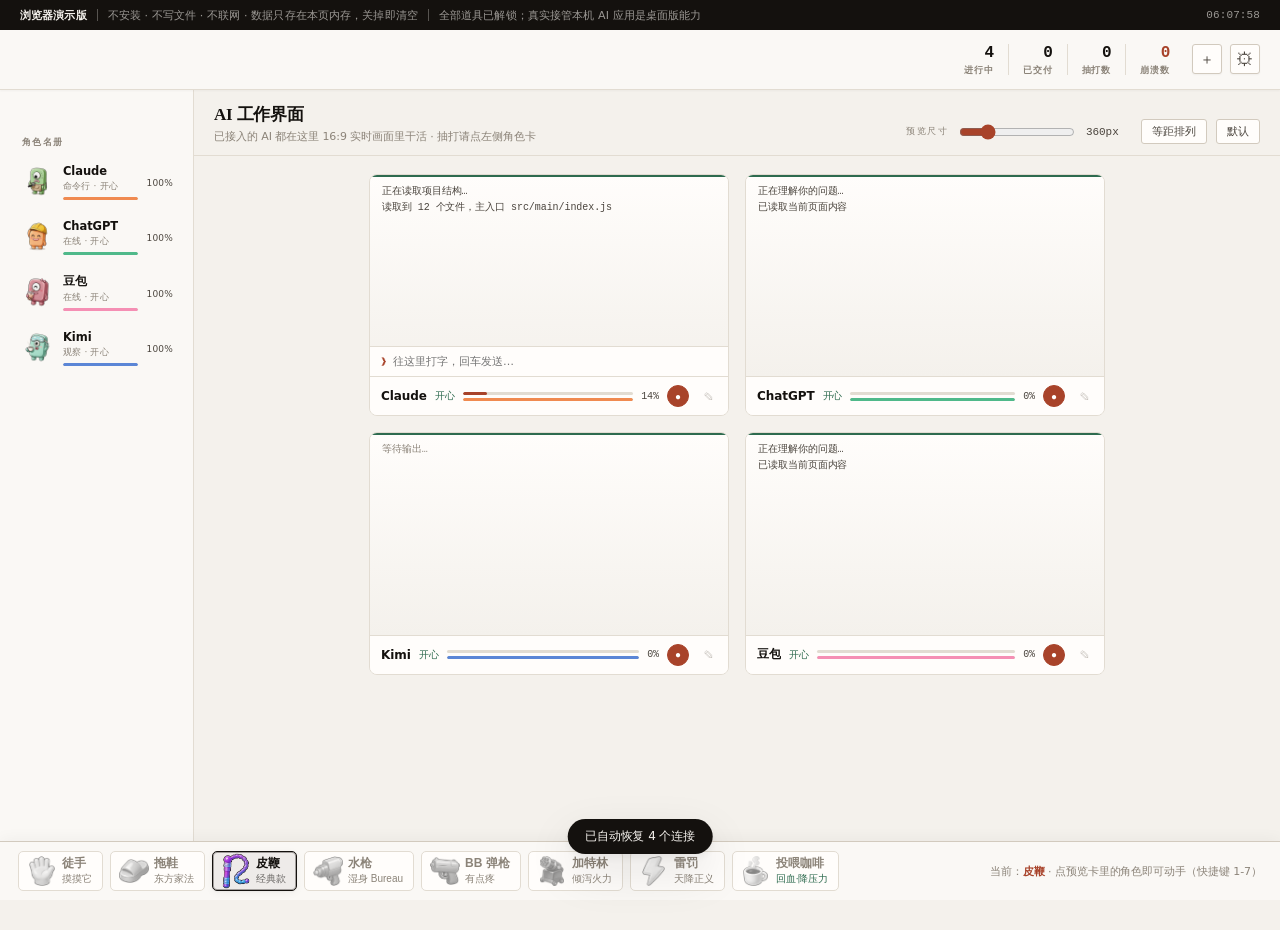
==== commit b5e18bb8: "Rename project to Web Window Collection (网页窗口合集)" ====
--- a/h5/index.html
+++ b/h5/index.html
@@ -3,7 +3,7 @@
 <head>
   <meta charset="UTF-8" />
   <meta name="viewport" content="width=device-width,initial-scale=1" />
-  <title>AI 驯兽场 · 在线试玩</title>
+  <title>网页窗口合集 · 在线试玩</title>
   <link rel="stylesheet" href="../src/renderer/styles.css" />
   <!-- 演示版从 h5/ 加载，而同一份 app.js 里的静态资源路径按渲染层目录写。
        这里把基址指回 ../src/renderer/，否则道具图标与 logo 会 404。 -->
--- a/src/renderer/styles.css
+++ b/src/renderer/styles.css
@@ -1,5 +1,5 @@
 /* ============================================================
-   AI 驯兽场 · 视觉体系
+   网页窗口合集 · 视觉体系
    设计基调：瑞士编辑设计 / 纸墨质感
    —— 暖纸白底、墨黑字、单一低饱和锈红作强调色
    —— 等宽数字、微型大写标签、1px 精细描边、多层极淡投影
